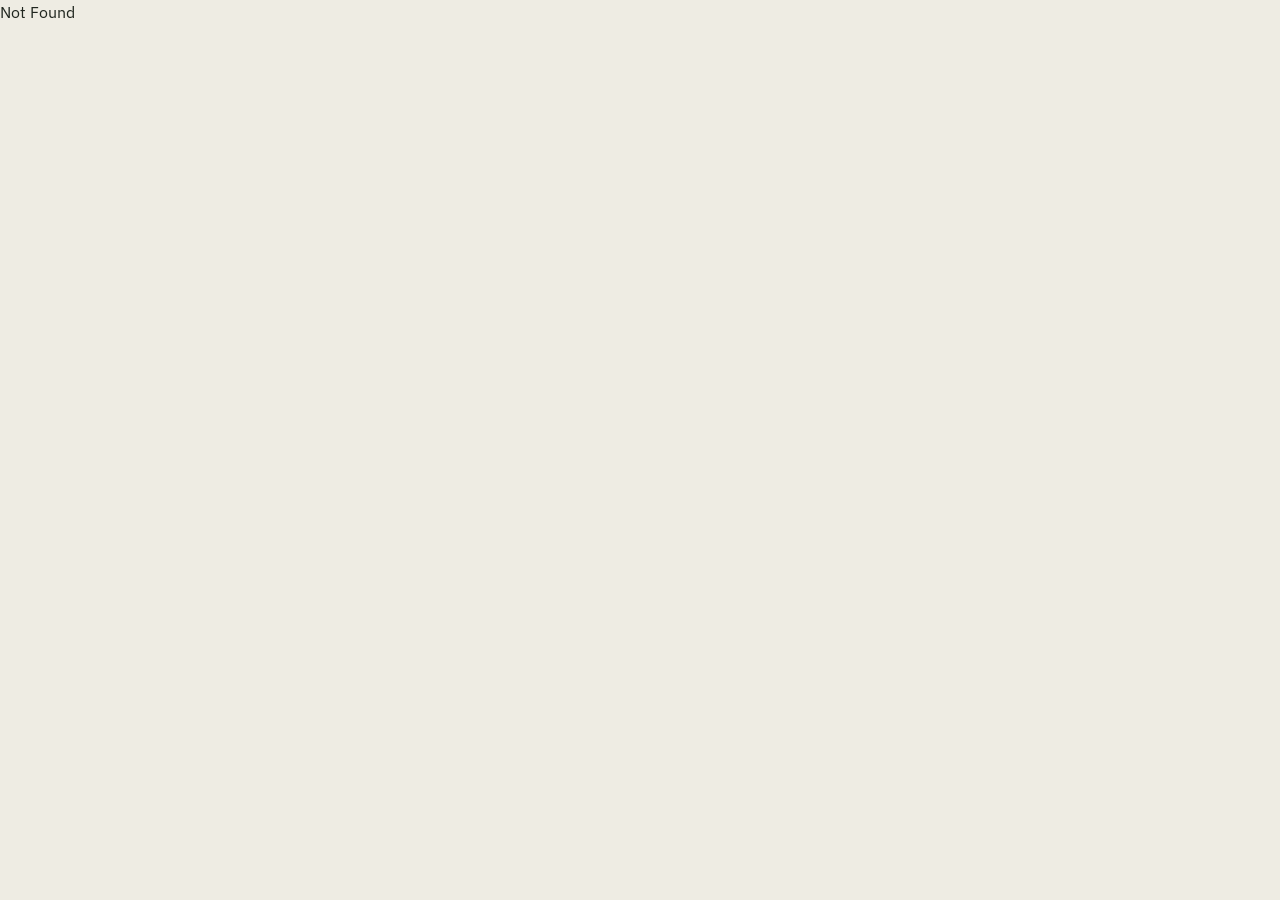
==== index.html @ eb9ce704 "Import Structure Lab AU static site" ====
<!DOCTYPE html><html lang="en-AU"><head><meta name="twitter:card" content="summary_large_image"><meta property="og:title" content="Structure Lab AU"><meta property="og:description" content="Family, land &amp; purpose structures"><meta property="og:image" content="./og.jpg"><meta property="og:image:width" content="1200"><meta property="og:image:height" content="630"><meta charSet="utf-8"/><meta name="viewport" content="width=device-width, initial-scale=1"/><link rel="stylesheet" href="./assets/styles-BwZ_0gTw.css" data-precedence="default"/><link rel="stylesheet" href="https://fonts.googleapis.com/css2?family=IBM+Plex+Mono:wght@400;500&amp;family=IBM+Plex+Sans:wght@400;500;600&amp;family=Newsreader:opsz,wght@6..72,400;6..72,500;6..72,600&amp;display=swap" data-precedence="default"/><title>Structure Lab AU</title><meta name="description" content="Australian family, land and purpose structures — trusts, CLTs, charities, co-ops, CGT and duty flags. General information, not advice."/><meta name="theme-color" content="#2F5D4F"/><link rel="modulepreload" href="./assets/index-8eU5pCGS.js"/><link rel="modulepreload" href="./assets/routes-CNbpnZBC.js"/><link rel="icon" type="image/svg+xml" href="./favicon.svg"/><link rel="manifest" href="./site.webmanifest"/><link rel="apple-touch-icon" href="./favicon.svg"/><link rel="preconnect" href="https://fonts.googleapis.com"/><link rel="preconnect" href="https://fonts.gstatic.com" crossorigin="anonymous"/><meta name="apple-mobile-web-app-title" content="Structure Lab AU"><meta name="apple-mobile-web-app-status-bar-style" content="black"><meta property="x:creator" content="@8527b87f4dcf480"><meta property="x:creator:id" content="3143206879"></head><body class="antialiased bg-paper text-ink"><!--$--><div class="min-h-dvh bg-paper text-ink flex relative"><aside class="hidden lg:flex w-64 shrink-0 flex-col border-r border-line bg-paper-deep sticky top-0 h-dvh overflow-y-auto"><div class="px-5 pt-6 pb-4 border-b border-line"><div class="font-display text-xl leading-tight text-primary">Structure Lab AU</div><div class="text-xs mt-1 text-ink-soft">Family, land &amp; purpose structures — Australia only</div></div><nav class="py-2" aria-label="Primary"><button type="button" class="w-full flex items-center gap-3 px-5 min-h-11 text-left border-l-[3px] bg-primary-soft text-primary border-primary"><span class="font-mono text-xs w-3.5 text-primary">1</span><svg xmlns="http://www.w3.org/2000/svg" width="16" height="16" viewBox="0 0 24 24" fill="none" stroke="currentColor" stroke-width="2" stroke-linecap="round" stroke-linejoin="round" class="lucide lucide-house" aria-hidden="true"><path d="M15 21v-8a1 1 0 0 0-1-1h-4a1 1 0 0 0-1 1v8"></path><path d="M3 10a2 2 0 0 1 .709-1.528l7-5.999a2 2 0 0 1 2.582 0l7 5.999A2 2 0 0 1 21 10v9a2 2 0 0 1-2 2H5a2 2 0 0 1-2-2z"></path></svg><span class="text-sm">Home</span></button><button type="button" class="w-full flex items-center gap-3 px-5 min-h-11 text-left border-l-[3px] bg-transparent text-ink border-transparent hover:bg-paper"><span class="font-mono text-xs w-3.5 text-ink-soft">2</span><svg xmlns="http://www.w3.org/2000/svg" width="16" height="16" viewBox="0 0 24 24" fill="none" stroke="currentColor" stroke-width="2" stroke-linecap="round" stroke-linejoin="round" class="lucide lucide-user" aria-hidden="true"><path d="M19 21v-2a4 4 0 0 0-4-4H9a4 4 0 0 0-4 4v2"></path><circle cx="12" cy="7" r="4"></circle></svg><span class="text-sm">Household profile</span></button><button type="button" class="w-full flex items-center gap-3 px-5 min-h-11 text-left border-l-[3px] bg-transparent text-ink border-transparent hover:bg-paper"><span class="font-mono text-xs w-3.5 text-ink-soft">3</span><svg xmlns="http://www.w3.org/2000/svg" width="16" height="16" viewBox="0 0 24 24" fill="none" stroke="currentColor" stroke-width="2" stroke-linecap="round" stroke-linejoin="round" class="lucide lucide-layout-grid" aria-hidden="true"><rect width="7" height="7" x="3" y="3" rx="1"></rect><rect width="7" height="7" x="14" y="3" rx="1"></rect><rect width="7" height="7" x="14" y="14" rx="1"></rect><rect width="7" height="7" x="3" y="14" rx="1"></rect></svg><span class="text-sm">Structure explorer</span></button><button type="button" class="w-full flex items-center gap-3 px-5 min-h-11 text-left border-l-[3px] bg-transparent text-ink border-transparent hover:bg-paper"><span class="font-mono text-xs w-3.5 text-ink-soft">4</span><svg xmlns="http://www.w3.org/2000/svg" width="16" height="16" viewBox="0 0 24 24" fill="none" stroke="currentColor" stroke-width="2" stroke-linecap="round" stroke-linejoin="round" class="lucide lucide-flask-conical" aria-hidden="true"><path d="M14 2v6a2 2 0 0 0 .245.96l5.51 10.08A2 2 0 0 1 18 22H6a2 2 0 0 1-1.755-2.96l5.51-10.08A2 2 0 0 0 10 8V2"></path><path d="M6.453 15h11.094"></path><path d="M8.5 2h7"></path></svg><span class="text-sm">Scenario workshop</span></button><button type="button" class="w-full flex items-center gap-3 px-5 min-h-11 text-left border-l-[3px] bg-transparent text-ink border-transparent hover:bg-paper"><span class="font-mono text-xs w-3.5 text-ink-soft">5</span><svg xmlns="http://www.w3.org/2000/svg" width="16" height="16" viewBox="0 0 24 24" fill="none" stroke="currentColor" stroke-width="2" stroke-linecap="round" stroke-linejoin="round" class="lucide lucide-tree-pine" aria-hidden="true"><path d="m17 14 3 3.3a1 1 0 0 1-.7 1.7H4.7a1 1 0 0 1-.7-1.7L7 14h-.3a1 1 0 0 1-.7-1.7L9 9h-.2A1 1 0 0 1 8 7.3L12 3l4 4.3a1 1 0 0 1-.8 1.7H15l3 3.3a1 1 0 0 1-.7 1.7H17Z"></path><path d="M12 22v-3"></path></svg><span class="text-sm">CLT / charity / co-op studio</span></button><button type="button" class="w-full flex items-center gap-3 px-5 min-h-11 text-left border-l-[3px] bg-transparent text-ink border-transparent hover:bg-paper"><span class="font-mono text-xs w-3.5 text-ink-soft">6</span><svg xmlns="http://www.w3.org/2000/svg" width="16" height="16" viewBox="0 0 24 24" fill="none" stroke="currentColor" stroke-width="2" stroke-linecap="round" stroke-linejoin="round" class="lucide lucide-scale" aria-hidden="true"><path d="m16 16 3-8 3 8c-.87.65-1.92 1-3 1s-2.13-.35-3-1Z"></path><path d="m2 16 3-8 3 8c-.87.65-1.92 1-3 1s-2.13-.35-3-1Z"></path><path d="M7 21h10"></path><path d="M12 3v18"></path><path d="M3 7h2c2 0 5-1 7-2 2 1 5 2 7 2h2"></path></svg><span class="text-sm">Compare</span></button><button type="button" class="w-full flex items-center gap-3 px-5 min-h-11 text-left border-l-[3px] bg-transparent text-ink border-transparent hover:bg-paper"><span class="font-mono text-xs w-3.5 text-ink-soft">7</span><svg xmlns="http://www.w3.org/2000/svg" width="16" height="16" viewBox="0 0 24 24" fill="none" stroke="currentColor" stroke-width="2" stroke-linecap="round" stroke-linejoin="round" class="lucide lucide-list-checks" aria-hidden="true"><path d="m3 17 2 2 4-4"></path><path d="m3 7 2 2 4-4"></path><path d="M13 6h8"></path><path d="M13 12h8"></path><path d="M13 18h8"></path></svg><span class="text-sm">Action checklist</span></button><button type="button" class="w-full flex items-center gap-3 px-5 min-h-11 text-left border-l-[3px] bg-transparent text-ink border-transparent hover:bg-paper"><span class="font-mono text-xs w-3.5 text-ink-soft">8</span><svg xmlns="http://www.w3.org/2000/svg" width="16" height="16" viewBox="0 0 24 24" fill="none" stroke="currentColor" stroke-width="2" stroke-linecap="round" stroke-linejoin="round" class="lucide lucide-book-open" aria-hidden="true"><path d="M12 7v14"></path><path d="M3 18a1 1 0 0 1-1-1V4a1 1 0 0 1 1-1h5a4 4 0 0 1 4 4 4 4 0 0 1 4-4h5a1 1 0 0 1 1 1v13a1 1 0 0 1-1 1h-6a3 3 0 0 0-3 3 3 3 0 0 0-3-3z"></path></svg><span class="text-sm">Glossary &amp; timeline</span></button></nav></aside><input id="nav-toggle" type="checkbox" class="peer hidden"/><label for="nav-toggle" class="hidden peer-checked:block fixed inset-0 z-30 bg-overlay lg:hidden" aria-hidden="true"></label><aside class="fixed top-0 bottom-0 left-0 z-40 w-64 bg-paper-deep border-r border-line -translate-x-full peer-checked:translate-x-0 transition-transform duration-200 lg:hidden overflow-y-auto"><div class="flex justify-end p-2"><label for="nav-toggle" class="p-2 min-h-11 min-w-11 inline-flex items-center justify-center"><svg xmlns="http://www.w3.org/2000/svg" width="16" height="16" viewBox="0 0 24 24" fill="none" stroke="currentColor" stroke-width="2" stroke-linecap="round" stroke-linejoin="round" class="lucide lucide-x" aria-hidden="true"><path d="M18 6 6 18"></path><path d="m6 6 12 12"></path></svg><span class="sr-only">Close menu</span></label></div><div class="px-5 pt-6 pb-4 border-b border-line"><div class="font-display text-xl leading-tight text-primary">Structure Lab AU</div><div class="text-xs mt-1 text-ink-soft">Family, land &amp; purpose structures — Australia only</div></div><nav class="py-2" aria-label="Primary"><button type="button" class="w-full flex items-center gap-3 px-5 min-h-11 text-left border-l-[3px] bg-primary-soft text-primary border-primary"><span class="font-mono text-xs w-3.5 text-primary">1</span><svg xmlns="http://www.w3.org/2000/svg" width="16" height="16" viewBox="0 0 24 24" fill="none" stroke="currentColor" stroke-width="2" stroke-linecap="round" stroke-linejoin="round" class="lucide lucide-house" aria-hidden="true"><path d="M15 21v-8a1 1 0 0 0-1-1h-4a1 1 0 0 0-1 1v8"></path><path d="M3 10a2 2 0 0 1 .709-1.528l7-5.999a2 2 0 0 1 2.582 0l7 5.999A2 2 0 0 1 21 10v9a2 2 0 0 1-2 2H5a2 2 0 0 1-2-2z"></path></svg><span class="text-sm">Home</span></button><button type="button" class="w-full flex items-center gap-3 px-5 min-h-11 text-left border-l-[3px] bg-transparent text-ink border-transparent hover:bg-paper"><span class="font-mono text-xs w-3.5 text-ink-soft">2</span><svg xmlns="http://www.w3.org/2000/svg" width="16" height="16" viewBox="0 0 24 24" fill="none" stroke="currentColor" stroke-width="2" stroke-linecap="round" stroke-linejoin="round" class="lucide lucide-user" aria-hidden="true"><path d="M19 21v-2a4 4 0 0 0-4-4H9a4 4 0 0 0-4 4v2"></path><circle cx="12" cy="7" r="4"></circle></svg><span class="text-sm">Household profile</span></button><button type="button" class="w-full flex items-center gap-3 px-5 min-h-11 text-left border-l-[3px] bg-transparent text-ink border-transparent hover:bg-paper"><span class="font-mono text-xs w-3.5 text-ink-soft">3</span><svg xmlns="http://www.w3.org/2000/svg" width="16" height="16" viewBox="0 0 24 24" fill="none" stroke="currentColor" stroke-width="2" stroke-linecap="round" stroke-linejoin="round" class="lucide lucide-layout-grid" aria-hidden="true"><rect width="7" height="7" x="3" y="3" rx="1"></rect><rect width="7" height="7" x="14" y="3" rx="1"></rect><rect width="7" height="7" x="14" y="14" rx="1"></rect><rect width="7" height="7" x="3" y="14" rx="1"></rect></svg><span class="text-sm">Structure explorer</span></button><button type="button" class="w-full flex items-center gap-3 px-5 min-h-11 text-left border-l-[3px] bg-transparent text-ink border-transparent hover:bg-paper"><span class="font-mono text-xs w-3.5 text-ink-soft">4</span><svg xmlns="http://www.w3.org/2000/svg" width="16" height="16" viewBox="0 0 24 24" fill="none" stroke="currentColor" stroke-width="2" stroke-linecap="round" stroke-linejoin="round" class="lucide lucide-flask-conical" aria-hidden="true"><path d="M14 2v6a2 2 0 0 0 .245.96l5.51 10.08A2 2 0 0 1 18 22H6a2 2 0 0 1-1.755-2.96l5.51-10.08A2 2 0 0 0 10 8V2"></path><path d="M6.453 15h11.094"></path><path d="M8.5 2h7"></path></svg><span class="text-sm">Scenario workshop</span></button><button type="button" class="w-full flex items-center gap-3 px-5 min-h-11 text-left border-l-[3px] bg-transparent text-ink border-transparent hover:bg-paper"><span class="font-mono text-xs w-3.5 text-ink-soft">5</span><svg xmlns="http://www.w3.org/2000/svg" width="16" height="16" viewBox="0 0 24 24" fill="none" stroke="currentColor" stroke-width="2" stroke-linecap="round" stroke-linejoin="round" class="lucide lucide-tree-pine" aria-hidden="true"><path d="m17 14 3 3.3a1 1 0 0 1-.7 1.7H4.7a1 1 0 0 1-.7-1.7L7 14h-.3a1 1 0 0 1-.7-1.7L9 9h-.2A1 1 0 0 1 8 7.3L12 3l4 4.3a1 1 0 0 1-.8 1.7H15l3 3.3a1 1 0 0 1-.7 1.7H17Z"></path><path d="M12 22v-3"></path></svg><span class="text-sm">CLT / charity / co-op studio</span></button><button type="button" class="w-full flex items-center gap-3 px-5 min-h-11 text-left border-l-[3px] bg-transparent text-ink border-transparent hover:bg-paper"><span class="font-mono text-xs w-3.5 text-ink-soft">6</span><svg xmlns="http://www.w3.org/2000/svg" width="16" height="16" viewBox="0 0 24 24" fill="none" stroke="currentColor" stroke-width="2" stroke-linecap="round" stroke-linejoin="round" class="lucide lucide-scale" aria-hidden="true"><path d="m16 16 3-8 3 8c-.87.65-1.92 1-3 1s-2.13-.35-3-1Z"></path><path d="m2 16 3-8 3 8c-.87.65-1.92 1-3 1s-2.13-.35-3-1Z"></path><path d="M7 21h10"></path><path d="M12 3v18"></path><path d="M3 7h2c2 0 5-1 7-2 2 1 5 2 7 2h2"></path></svg><span class="text-sm">Compare</span></button><button type="button" class="w-full flex items-center gap-3 px-5 min-h-11 text-left border-l-[3px] bg-transparent text-ink border-transparent hover:bg-paper"><span class="font-mono text-xs w-3.5 text-ink-soft">7</span><svg xmlns="http://www.w3.org/2000/svg" width="16" height="16" viewBox="0 0 24 24" fill="none" stroke="currentColor" stroke-width="2" stroke-linecap="round" stroke-linejoin="round" class="lucide lucide-list-checks" aria-hidden="true"><path d="m3 17 2 2 4-4"></path><path d="m3 7 2 2 4-4"></path><path d="M13 6h8"></path><path d="M13 12h8"></path><path d="M13 18h8"></path></svg><span class="text-sm">Action checklist</span></button><button type="button" class="w-full flex items-center gap-3 px-5 min-h-11 text-left border-l-[3px] bg-transparent text-ink border-transparent hover:bg-paper"><span class="font-mono text-xs w-3.5 text-ink-soft">8</span><svg xmlns="http://www.w3.org/2000/svg" width="16" height="16" viewBox="0 0 24 24" fill="none" stroke="currentColor" stroke-width="2" stroke-linecap="round" stroke-linejoin="round" class="lucide lucide-book-open" aria-hidden="true"><path d="M12 7v14"></path><path d="M3 18a1 1 0 0 1-1-1V4a1 1 0 0 1 1-1h5a4 4 0 0 1 4 4 4 4 0 0 1 4-4h5a1 1 0 0 1 1 1v13a1 1 0 0 1-1 1h-6a3 3 0 0 0-3 3 3 3 0 0 0-3-3z"></path></svg><span class="text-sm">Glossary &amp; timeline</span></button></nav></aside><div class="flex-1 flex flex-col min-w-0"><header class="flex items-center gap-3 px-4 py-3 border-b border-line bg-paper/90 backdrop-blur-sm sticky top-0 z-10"><label for="nav-toggle" class="lg:hidden p-2 -ml-2 min-h-11 min-w-11 inline-flex items-center justify-center rounded-sm border border-line bg-card"><svg xmlns="http://www.w3.org/2000/svg" width="16" height="16" viewBox="0 0 24 24" fill="none" stroke="currentColor" stroke-width="2" stroke-linecap="round" stroke-linejoin="round" class="lucide lucide-menu" aria-hidden="true"><path d="M4 12h16"></path><path d="M4 18h16"></path><path d="M4 6h16"></path></svg><span class="sr-only">Open menu</span></label><span class="font-mono text-xs text-ink-soft">1</span><span class="font-display text-base">Home</span></header><main class="flex-1 px-4 py-6 md:px-8 md:py-8 max-w-3xl w-full mx-auto pb-24"><div><p class="font-display text-2xl leading-snug mb-2 text-ink">What are you trying to work out?</p><p class="text-sm text-ink-soft mb-6">Pick the closest fit. Every screen after this stays Australia-only — no LLCs, no FEIE, no Augusta rule, just the local structures that actually apply.</p><div class="grid sm:grid-cols-2 gap-3"><button type="button" class="text-left p-4 min-h-11 flex items-start gap-3 rounded-sm border border-line bg-card hover:border-primary/50 transition-colors duration-150"><div class="p-2 shrink-0 rounded-sm bg-primary-soft text-primary"><svg xmlns="http://www.w3.org/2000/svg" width="18" height="18" viewBox="0 0 24 24" fill="none" stroke="currentColor" stroke-width="2" stroke-linecap="round" stroke-linejoin="round" class="lucide lucide-layout-grid" aria-hidden="true"><rect width="7" height="7" x="3" y="3" rx="1"></rect><rect width="7" height="7" x="14" y="3" rx="1"></rect><rect width="7" height="7" x="14" y="14" rx="1"></rect><rect width="7" height="7" x="3" y="14" rx="1"></rect></svg></div><div class="min-w-0"><div class="text-sm text-ink">Hold investments for the family</div><div class="text-xs text-ink-soft mt-0.5">Private stack — trusts, companies, SMSF, bonds</div></div><svg xmlns="http://www.w3.org/2000/svg" width="16" height="16" viewBox="0 0 24 24" fill="none" stroke="currentColor" stroke-width="2" stroke-linecap="round" stroke-linejoin="round" class="lucide lucide-chevron-right ml-auto mt-1 shrink-0 text-ink-soft" aria-hidden="true"><path d="m9 18 6-6-6-6"></path></svg></button><button type="button" class="text-left p-4 min-h-11 flex items-start gap-3 rounded-sm border border-line bg-card hover:border-primary/50 transition-colors duration-150"><div class="p-2 shrink-0 rounded-sm bg-primary-soft text-primary"><svg xmlns="http://www.w3.org/2000/svg" width="18" height="18" viewBox="0 0 24 24" fill="none" stroke="currentColor" stroke-width="2" stroke-linecap="round" stroke-linejoin="round" class="lucide lucide-user" aria-hidden="true"><path d="M19 21v-2a4 4 0 0 0-4-4H9a4 4 0 0 0-4 4v2"></path><circle cx="12" cy="7" r="4"></circle></svg></div><div class="min-w-0"><div class="text-sm text-ink">Pay family members fairly</div><div class="text-xs text-ink-soft mt-0.5">Wages vs distributions, Div 6AA, s100A</div></div><svg xmlns="http://www.w3.org/2000/svg" width="16" height="16" viewBox="0 0 24 24" fill="none" stroke="currentColor" stroke-width="2" stroke-linecap="round" stroke-linejoin="round" class="lucide lucide-chevron-right ml-auto mt-1 shrink-0 text-ink-soft" aria-hidden="true"><path d="m9 18 6-6-6-6"></path></svg></button><button type="button" class="text-left p-4 min-h-11 flex items-start gap-3 rounded-sm border border-line bg-card hover:border-primary/50 transition-colors duration-150"><div class="p-2 shrink-0 rounded-sm bg-primary-soft text-primary"><svg xmlns="http://www.w3.org/2000/svg" width="18" height="18" viewBox="0 0 24 24" fill="none" stroke="currentColor" stroke-width="2" stroke-linecap="round" stroke-linejoin="round" class="lucide lucide-tree-pine" aria-hidden="true"><path d="m17 14 3 3.3a1 1 0 0 1-.7 1.7H4.7a1 1 0 0 1-.7-1.7L7 14h-.3a1 1 0 0 1-.7-1.7L9 9h-.2A1 1 0 0 1 8 7.3L12 3l4 4.3a1 1 0 0 1-.8 1.7H15l3 3.3a1 1 0 0 1-.7 1.7H17Z"></path><path d="M12 22v-3"></path></svg></div><div class="min-w-0"><div class="text-sm text-ink">Buy or hold land for an eco-settlement or CLT</div><div class="text-xs text-ink-soft mt-0.5">Asset lock, duty, ground leases</div></div><svg xmlns="http://www.w3.org/2000/svg" width="16" height="16" viewBox="0 0 24 24" fill="none" stroke="currentColor" stroke-width="2" stroke-linecap="round" stroke-linejoin="round" class="lucide lucide-chevron-right ml-auto mt-1 shrink-0 text-ink-soft" aria-hidden="true"><path d="m9 18 6-6-6-6"></path></svg></button><button type="button" class="text-left p-4 min-h-11 flex items-start gap-3 rounded-sm border border-line bg-card hover:border-primary/50 transition-colors duration-150"><div class="p-2 shrink-0 rounded-sm bg-primary-soft text-primary"><svg xmlns="http://www.w3.org/2000/svg" width="18" height="18" viewBox="0 0 24 24" fill="none" stroke="currentColor" stroke-width="2" stroke-linecap="round" stroke-linejoin="round" class="lucide lucide-scale" aria-hidden="true"><path d="m16 16 3-8 3 8c-.87.65-1.92 1-3 1s-2.13-.35-3-1Z"></path><path d="m2 16 3-8 3 8c-.87.65-1.92 1-3 1s-2.13-.35-3-1Z"></path><path d="M7 21h10"></path><path d="M12 3v18"></path><path d="M3 7h2c2 0 5-1 7-2 2 1 5 2 7 2h2"></path></svg></div><div class="min-w-0"><div class="text-sm text-ink">Gift or bequest to a purpose entity</div><div class="text-xs text-ink-soft mt-0.5">CGT now vs testamentary, DGR deduction</div></div><svg xmlns="http://www.w3.org/2000/svg" width="16" height="16" viewBox="0 0 24 24" fill="none" stroke="currentColor" stroke-width="2" stroke-linecap="round" stroke-linejoin="round" class="lucide lucide-chevron-right ml-auto mt-1 shrink-0 text-ink-soft" aria-hidden="true"><path d="m9 18 6-6-6-6"></path></svg></button><button type="button" class="text-left p-4 min-h-11 flex items-start gap-3 rounded-sm border border-line bg-card hover:border-primary/50 transition-colors duration-150"><div class="p-2 shrink-0 rounded-sm bg-primary-soft text-primary"><svg xmlns="http://www.w3.org/2000/svg" width="18" height="18" viewBox="0 0 24 24" fill="none" stroke="currentColor" stroke-width="2" stroke-linecap="round" stroke-linejoin="round" class="lucide lucide-layout-grid" aria-hidden="true"><rect width="7" height="7" x="3" y="3" rx="1"></rect><rect width="7" height="7" x="14" y="3" rx="1"></rect><rect width="7" height="7" x="14" y="14" rx="1"></rect><rect width="7" height="7" x="3" y="14" rx="1"></rect></svg></div><div class="min-w-0"><div class="text-sm text-ink">Compare trust vs company vs co-op vs charity vs SMSF</div><div class="text-xs text-ink-soft mt-0.5">Nineteen Australian structures</div></div><svg xmlns="http://www.w3.org/2000/svg" width="16" height="16" viewBox="0 0 24 24" fill="none" stroke="currentColor" stroke-width="2" stroke-linecap="round" stroke-linejoin="round" class="lucide lucide-chevron-right ml-auto mt-1 shrink-0 text-ink-soft" aria-hidden="true"><path d="m9 18 6-6-6-6"></path></svg></button><button type="button" class="text-left p-4 min-h-11 flex items-start gap-3 rounded-sm border border-line bg-card hover:border-primary/50 transition-colors duration-150"><div class="p-2 shrink-0 rounded-sm bg-primary-soft text-primary"><svg xmlns="http://www.w3.org/2000/svg" width="18" height="18" viewBox="0 0 24 24" fill="none" stroke="currentColor" stroke-width="2" stroke-linecap="round" stroke-linejoin="round" class="lucide lucide-flask-conical" aria-hidden="true"><path d="M14 2v6a2 2 0 0 0 .245.96l5.51 10.08A2 2 0 0 1 18 22H6a2 2 0 0 1-1.755-2.96l5.51-10.08A2 2 0 0 0 10 8V2"></path><path d="M6.453 15h11.094"></path><path d="M8.5 2h7"></path></svg></div><div class="min-w-0"><div class="text-sm text-ink">Run a sell / gift / covenant CGT sketch</div><div class="text-xs text-ink-soft mt-0.5">Live flags, not a tax calculation</div></div><svg xmlns="http://www.w3.org/2000/svg" width="16" height="16" viewBox="0 0 24 24" fill="none" stroke="currentColor" stroke-width="2" stroke-linecap="round" stroke-linejoin="round" class="lucide lucide-chevron-right ml-auto mt-1 shrink-0 text-ink-soft" aria-hidden="true"><path d="m9 18 6-6-6-6"></path></svg></button></div><div class="border-t border-line my-5"></div><div class="flex items-start gap-2 text-sm text-ink-soft"><svg xmlns="http://www.w3.org/2000/svg" width="14" height="14" viewBox="0 0 24 24" fill="none" stroke="currentColor" stroke-width="2" stroke-linecap="round" stroke-linejoin="round" class="lucide lucide-lock mt-0.5 shrink-0" aria-hidden="true"><rect width="18" height="11" x="3" y="11" rx="2" ry="2"></rect><path d="M7 11V7a5 5 0 0 1 10 0v4"></path></svg><span>The hard line this whole tool holds to: a charity or community land trust with an asset lock cannot be a substitute for a family discretionary trust.</span></div><button type="button" class="mt-6 text-sm text-primary underline-offset-2 hover:underline">Start with a household profile instead</button></div></main><footer class="px-4 pr-28 py-2.5 text-center text-xs text-ink-soft border-t border-line bg-paper-deep sticky bottom-0">General information, not tax, legal or financial advice. Confirm with a registered tax agent and solicitor. Rules include 2026–28 announced reforms that may change.</footer></div></div><!--/$--><script class="$tsr" id="$tsr-stream-barrier">(self.$R=self.$R||{})["tsr"]=[];self.$_TSR={h(){this.hydrated=!0,this.c()},e(){this.streamEnded=!0,this.c()},c(){this.hydrated&&this.streamEnded&&(delete self.$_TSR,delete self.$R.tsr)},p(e){this.initialized?e():this.buffer.push(e)},buffer:[]};$_TSR.router=($R=>$R[0]={manifest:$R[1]={routes:$R[2]={__root__:$R[3]={preloads:$R[4]=["./assets/index-8eU5pCGS.js"],scripts:$R[5]=[$R[6]={attrs:$R[7]={type:"module",async:!0,src:"./assets/index-8eU5pCGS.js"}}]},"/":$R[8]={preloads:$R[9]=["./assets/routes-CNbpnZBC.js"]}}},matches:$R[10]=[$R[11]={i:"__root__ ",u:1789168271601,s:"success",ssr:!0},$R[12]={i:"  ",u:1789168271601,s:"success",ssr:!0}]})($R["tsr"]);$_TSR.e();document.currentScript.remove()</script><script type="module" async="" src="./assets/index-8eU5pCGS.js"></script></body></html>
---- assets/styles-BwZ_0gTw.css ----
/*! tailwindcss v4.3.3 | MIT License | https://tailwindcss.com */
@layer properties{@supports (((-webkit-hyphens:none)) and (not (margin-trim:inline))) or ((-moz-orient:inline) and (not (color:rgb(from red r g b)))){*,:before,:after,::backdrop{--tw-translate-x:0;--tw-translate-y:0;--tw-translate-z:0;--tw-scale-x:1;--tw-scale-y:1;--tw-scale-z:1;--tw-rotate-x:initial;--tw-rotate-y:initial;--tw-rotate-z:initial;--tw-skew-x:initial;--tw-skew-y:initial;--tw-space-y-reverse:0;--tw-border-style:solid;--tw-leading:initial;--tw-font-weight:initial;--tw-ordinal:initial;--tw-slashed-zero:initial;--tw-numeric-figure:initial;--tw-numeric-spacing:initial;--tw-numeric-fraction:initial;--tw-shadow:0 0 #0000;--tw-shadow-color:initial;--tw-shadow-alpha:100%;--tw-inset-shadow:0 0 #0000;--tw-inset-shadow-color:initial;--tw-inset-shadow-alpha:100%;--tw-ring-color:initial;--tw-ring-shadow:0 0 #0000;--tw-inset-ring-color:initial;--tw-inset-ring-shadow:0 0 #0000;--tw-ring-inset:initial;--tw-ring-offset-width:0px;--tw-ring-offset-color:#fff;--tw-ring-offset-shadow:0 0 #0000;--tw-outline-style:solid;--tw-blur:initial;--tw-brightness:initial;--tw-contrast:initial;--tw-grayscale:initial;--tw-hue-rotate:initial;--tw-invert:initial;--tw-opacity:initial;--tw-saturate:initial;--tw-sepia:initial;--tw-drop-shadow:initial;--tw-drop-shadow-color:initial;--tw-drop-shadow-alpha:100%;--tw-drop-shadow-size:initial;--tw-backdrop-blur:initial;--tw-backdrop-brightness:initial;--tw-backdrop-contrast:initial;--tw-backdrop-grayscale:initial;--tw-backdrop-hue-rotate:initial;--tw-backdrop-invert:initial;--tw-backdrop-opacity:initial;--tw-backdrop-saturate:initial;--tw-backdrop-sepia:initial;--tw-duration:initial;--tw-ease:initial;--tw-content:""}}}@layer theme{:root,:host{--font-sans:"IBM Plex Sans", "Segoe UI", system-ui, sans-serif;--font-mono:"IBM Plex Mono", "SF Mono", ui-monospace, Menlo, monospace;--color-red-500:oklch(63.7% .237 25.331);--color-zinc-50:oklch(98.5% 0 none);--color-zinc-400:oklch(70.5% .015 286.067);--color-zinc-500:oklch(55.2% .016 285.938);--color-zinc-900:oklch(21% .006 285.885);--color-zinc-950:oklch(14.1% .005 285.823);--color-neutral-100:oklch(97% 0 none);--color-neutral-300:oklch(87% 0 none);--color-neutral-500:oklch(55.6% 0 none);--color-neutral-700:oklch(37.1% 0 none);--color-neutral-900:oklch(20.5% 0 none);--color-black:#000;--color-white:#fff;--spacing:.25rem;--container-sm:24rem;--container-md:28rem;--container-xl:36rem;--container-3xl:48rem;--text-xs:.75rem;--text-xs--line-height:calc(1 / .75);--text-sm:.875rem;--text-sm--line-height:calc(1.25 / .875);--text-base:1rem;--text-base--line-height:calc(1.5 / 1);--text-lg:1.125rem;--text-lg--line-height:calc(1.75 / 1.125);--text-xl:1.25rem;--text-xl--line-height:calc(1.75 / 1.25);--text-2xl:1.5rem;--text-2xl--line-height:calc(2 / 1.5);--text-3xl:1.875rem;--font-weight-medium:500;--font-weight-semibold:600;--tracking-tight:-.025em;--leading-tight:1.25;--leading-snug:1.375;--leading-normal:1.5;--radius-xs:3px;--radius-sm:6px;--radius-md:10px;--radius-lg:16px;--radius-xl:.75rem;--radius-2xl:1rem;--ease-out:cubic-bezier(0, 0, .2, 1);--ease-in-out:cubic-bezier(.4, 0, .2, 1);--animate-pulse:pulse 2s cubic-bezier(.4, 0, .6, 1) infinite;--blur-sm:8px;--default-transition-duration:.15s;--default-transition-timing-function:cubic-bezier(.4, 0, .2, 1);--default-font-family:var(--font-sans);--default-mono-font-family:var(--font-mono);--color-paper:#eeece3;--color-paper-deep:#e4e1d5;--color-ink:#20261f;--color-ink-soft:#4c5347;--color-line:#cdc7b7;--color-primary:#2f5d4f;--color-primary-foreground:#eeece3;--color-primary-soft:#dce6df;--color-clay:#96674a;--color-clay-soft:#efe1d6;--color-ok:#3d7a4d;--color-ok-soft:#deebdd;--color-warn:#a8791f;--color-warn-soft:#f1e6cb;--color-danger:#a23b2e;--color-danger-soft:#f3dfd9;--color-card:#f7f5ee;--color-overlay:#14181273;--font-display:"Newsreader", "Iowan Old Style", Palatino, Georgia, serif}}@layer base{*,:after,:before,::backdrop{box-sizing:border-box;border:0 solid;margin:0;padding:0}::file-selector-button{box-sizing:border-box;border:0 solid;margin:0;padding:0}html,:host{-webkit-text-size-adjust:100%;tab-size:4;line-height:1.5;font-family:var(--default-font-family,-apple-system, BlinkMacSystemFont, "Segoe UI", Roboto, "Helvetica Neue", "Noto Sans", Arial, sans-serif, "Apple Color Emoji", "Segoe UI Emoji", "Segoe UI Symbol", "Noto Color Emoji");font-feature-settings:var(--default-font-feature-settings,normal);font-variation-settings:var(--default-font-variation-settings,normal);-webkit-tap-highlight-color:transparent}hr{height:0;color:inherit;border-top-width:1px}abbr:where([title]){-webkit-text-decoration:underline dotted;text-decoration:underline dotted}h1,h2,h3,h4,h5,h6{font-size:inherit;font-weight:inherit}a{color:inherit;-webkit-text-decoration:inherit;-webkit-text-decoration:inherit;-webkit-text-decoration:inherit;-webkit-text-decoration:inherit;text-decoration:inherit}b,strong{font-weight:bolder}code,kbd,samp,pre{font-family:var(--default-mono-font-family,ui-monospace, SFMono-Regular, Menlo, Monaco, Consolas, "Liberation Mono", "Courier New", monospace);font-feature-settings:var(--default-mono-font-feature-settings,normal);font-variation-settings:var(--default-mono-font-variation-settings,normal);font-size:1em}small{font-size:80%}sub,sup{vertical-align:baseline;font-size:75%;line-height:0;position:relative}sub{bottom:-.25em}sup{top:-.5em}table{text-indent:0;border-color:inherit;border-collapse:collapse}:-moz-focusring:where(:not(iframe)){outline:auto}progress{vertical-align:baseline}summary{display:list-item}ol,ul,menu{list-style:none}img,svg,video,canvas,audio,iframe,embed,object{vertical-align:middle;display:block}img,video{max-width:100%;height:auto}button,input,select,optgroup,textarea{font:inherit;font-feature-settings:inherit;font-variation-settings:inherit;letter-spacing:inherit;color:inherit;opacity:1;background-color:#0000;border-radius:0}::file-selector-button{font:inherit;font-feature-settings:inherit;font-variation-settings:inherit;letter-spacing:inherit;color:inherit;opacity:1;background-color:#0000;border-radius:0}:where(select:is([multiple],[size])) optgroup{font-weight:bolder}:where(select:is([multiple],[size])) optgroup option{padding-inline-start:20px}::file-selector-button{margin-inline-end:4px}::placeholder{opacity:1}@supports (not ((-webkit-appearance:-apple-pay-button))) or (contain-intrinsic-size:1px){::placeholder{color:currentColor}@supports (color:color-mix(in lab, red, red)){::placeholder{color:color-mix(in oklab, currentcolor 50%, transparent)}}}textarea{resize:vertical}::-webkit-search-decoration{-webkit-appearance:none}::-webkit-date-and-time-value{min-height:1lh;text-align:inherit}::-webkit-datetime-edit{display:inline-flex}::-webkit-datetime-edit-fields-wrapper{padding:0}::-webkit-datetime-edit{padding-block:0}::-webkit-datetime-edit-year-field{padding-block:0}::-webkit-datetime-edit-month-field{padding-block:0}::-webkit-datetime-edit-day-field{padding-block:0}::-webkit-datetime-edit-hour-field{padding-block:0}::-webkit-datetime-edit-minute-field{padding-block:0}::-webkit-datetime-edit-second-field{padding-block:0}::-webkit-datetime-edit-millisecond-field{padding-block:0}::-webkit-datetime-edit-meridiem-field{padding-block:0}::-webkit-calendar-picker-indicator{line-height:1}:-moz-ui-invalid{box-shadow:none}button,input:where([type=button],[type=reset],[type=submit]){appearance:button}::file-selector-button{appearance:button}::-webkit-inner-spin-button{height:auto}::-webkit-outer-spin-button{height:auto}[hidden]:where(:not([hidden=until-found])){display:none!important}html{-webkit-font-smoothing:antialiased;-moz-osx-font-smoothing:grayscale}html,body,#app{background:var(--color-paper);min-height:100%;color:var(--color-ink);font-family:var(--font-sans)}h1,h2,h3{text-wrap:balance;font-family:var(--font-display)}p{text-wrap:pretty}button:not(:disabled),[role=button]:not(:disabled){cursor:pointer}::selection{background:var(--color-primary-soft);color:var(--color-ink)}}@layer components{.field-control{border:1px solid var(--color-line);border-radius:var(--radius-sm);background:var(--color-card);width:100%;min-height:44px;color:var(--color-ink);font-size:.9375rem;font-family:var(--font-sans);padding:.5rem .75rem;display:block}.field-control:focus{outline:2px solid var(--color-primary);outline-offset:1px}.field-control::placeholder{color:var(--color-ink-soft);opacity:.7}}@layer utilities{.collapse{visibility:collapse}.invisible{visibility:hidden}.visible{visibility:visible}.sr-only{clip-path:inset(50%);white-space:nowrap;border-width:0;width:1px;height:1px;margin:-1px;padding:0;position:absolute;overflow:hidden}.absolute{position:absolute}.fixed{position:fixed}.relative{position:relative}.static{position:static}.sticky{position:sticky}.inset-0{inset:0}.top-0{top:0}.top-1{top:var(--spacing)}.right-1{right:var(--spacing)}.right-2{right:calc(var(--spacing) * 2)}.right-3{right:calc(var(--spacing) * 3)}.right-4{right:calc(var(--spacing) * 4)}.bottom-0{bottom:0}.-left-\[5px\]{left:-5px}.left-0{left:0}.left-1{left:var(--spacing)}.left-2{left:calc(var(--spacing) * 2)}.left-3{left:calc(var(--spacing) * 3)}.left-4{left:calc(var(--spacing) * 4)}.z-10{z-index:10}.z-30{z-index:30}.z-40{z-index:40}.z-50{z-index:50}.container{width:100%}@media (width>=40rem){.container{max-width:40rem}}@media (width>=48rem){.container{max-width:48rem}}@media (width>=64rem){.container{max-width:64rem}}@media (width>=80rem){.container{max-width:80rem}}@media (width>=96rem){.container{max-width:96rem}}.mx-auto{margin-inline:auto}.my-5{margin-block:calc(var(--spacing) * 5)}.mt-0\.5{margin-top:calc(var(--spacing) * .5)}.mt-1{margin-top:var(--spacing)}.mt-6{margin-top:calc(var(--spacing) * 6)}.mb-1{margin-bottom:var(--spacing)}.mb-1\.5{margin-bottom:calc(var(--spacing) * 1.5)}.mb-2{margin-bottom:calc(var(--spacing) * 2)}.mb-3{margin-bottom:calc(var(--spacing) * 3)}.mb-4{margin-bottom:calc(var(--spacing) * 4)}.mb-5{margin-bottom:calc(var(--spacing) * 5)}.mb-6{margin-bottom:calc(var(--spacing) * 6)}.mb-8{margin-bottom:calc(var(--spacing) * 8)}.-ml-2{margin-left:calc(var(--spacing) * -2)}.ml-1{margin-left:var(--spacing)}.ml-1\.5{margin-left:calc(var(--spacing) * 1.5)}.ml-auto{margin-left:auto}.ml-px{margin-left:1px}.line-clamp-2{-webkit-line-clamp:2;-webkit-box-orient:vertical;display:-webkit-box;overflow:hidden}.block{display:block}.flex{display:flex}.grid{display:grid}.hidden{display:none}.inline{display:inline}.inline-flex{display:inline-flex}.table{display:table}.size-2{width:calc(var(--spacing) * 2);height:calc(var(--spacing) * 2)}.size-2\.5{width:calc(var(--spacing) * 2.5);height:calc(var(--spacing) * 2.5)}.size-4{width:calc(var(--spacing) * 4);height:calc(var(--spacing) * 4)}.size-5{width:calc(var(--spacing) * 5);height:calc(var(--spacing) * 5)}.size-10{width:calc(var(--spacing) * 10);height:calc(var(--spacing) * 10)}.h-8{height:calc(var(--spacing) * 8)}.h-dvh{height:100dvh}.max-h-\[88vh\]{max-height:88vh}.min-h-8{min-height:calc(var(--spacing) * 8)}.min-h-11{min-height:calc(var(--spacing) * 11)}.min-h-dvh{min-height:100dvh}.min-h-screen{min-height:100vh}.w-3\.5{width:calc(var(--spacing) * 3.5)}.w-8{width:calc(var(--spacing) * 8)}.w-64{width:calc(var(--spacing) * 64)}.w-full{width:100%}.max-w-3xl{max-width:var(--container-3xl)}.max-w-md{max-width:var(--container-md)}.max-w-sm{max-width:var(--container-sm)}.max-w-xl{max-width:var(--container-xl)}.min-w-0{min-width:0}.min-w-11{min-width:calc(var(--spacing) * 11)}.flex-1{flex:1}.shrink{flex-shrink:1}.shrink-0{flex-shrink:0}.-translate-x-full{--tw-translate-x:-100%;translate:var(--tw-translate-x) var(--tw-translate-y)}.scale-100{--tw-scale-x:100%;--tw-scale-y:100%;--tw-scale-z:100%;scale:var(--tw-scale-x) var(--tw-scale-y)}.scale-\[0\.25\]{scale:.25}.transform{transform:var(--tw-rotate-x,) var(--tw-rotate-y,) var(--tw-rotate-z,) var(--tw-skew-x,) var(--tw-skew-y,)}.animate-pulse{animation:var(--animate-pulse)}.cursor-pointer{cursor:pointer}.resize{resize:both}.grid-cols-1{grid-template-columns:repeat(1,minmax(0,1fr))}.flex-col{flex-direction:column}.flex-wrap{flex-wrap:wrap}.place-items-center{place-items:center}.items-baseline{align-items:baseline}.items-center{align-items:center}.items-end{align-items:flex-end}.items-start{align-items:flex-start}.justify-between{justify-content:space-between}.justify-center{justify-content:center}.justify-end{justify-content:flex-end}.gap-1{gap:var(--spacing)}.gap-1\.5{gap:calc(var(--spacing) * 1.5)}.gap-2{gap:calc(var(--spacing) * 2)}.gap-3{gap:calc(var(--spacing) * 3)}.gap-4{gap:calc(var(--spacing) * 4)}:where(.space-y-3>:not(:last-child)){--tw-space-y-reverse:0;margin-block-start:calc(calc(var(--spacing) * 3) * var(--tw-space-y-reverse));margin-block-end:calc(calc(var(--spacing) * 3) * calc(1 - var(--tw-space-y-reverse)))}:where(.space-y-4>:not(:last-child)){--tw-space-y-reverse:0;margin-block-start:calc(calc(var(--spacing) * 4) * var(--tw-space-y-reverse));margin-block-end:calc(calc(var(--spacing) * 4) * calc(1 - var(--tw-space-y-reverse)))}.gap-x-6{column-gap:calc(var(--spacing) * 6)}.truncate{text-overflow:ellipsis;white-space:nowrap;overflow:hidden}.overflow-y-auto{overflow-y:auto}.rounded{border-radius:.25rem}.rounded-2xl{border-radius:var(--radius-2xl)}.rounded-full{border-radius:2147483647px}.rounded-lg{border-radius:var(--radius-lg)}.rounded-md{border-radius:var(--radius-md)}.rounded-sm{border-radius:var(--radius-sm)}.rounded-xl{border-radius:var(--radius-xl)}.rounded-xs{border-radius:var(--radius-xs)}.rounded-t-lg{border-top-left-radius:var(--radius-lg);border-top-right-radius:var(--radius-lg)}.border{border-style:var(--tw-border-style);border-width:1px}.border-t{border-top-style:var(--tw-border-style);border-top-width:1px}.border-r{border-right-style:var(--tw-border-style);border-right-width:1px}.border-b{border-bottom-style:var(--tw-border-style);border-bottom-width:1px}.border-l-2{border-left-style:var(--tw-border-style);border-left-width:2px}.border-l-\[3px\]{border-left-style:var(--tw-border-style);border-left-width:3px}.border-clay{border-color:var(--color-clay)}.border-clay\/40{border-color:#96674a66}@supports (color:color-mix(in lab, red, red)){.border-clay\/40{border-color:color-mix(in oklab, var(--color-clay) 40%, transparent)}}.border-danger{border-color:var(--color-danger)}.border-danger\/40{border-color:#a23b2e66}@supports (color:color-mix(in lab, red, red)){.border-danger\/40{border-color:color-mix(in oklab, var(--color-danger) 40%, transparent)}}.border-line{border-color:var(--color-line)}.border-neutral-300{border-color:var(--color-neutral-300)}.border-ok\/40{border-color:#3d7a4d66}@supports (color:color-mix(in lab, red, red)){.border-ok\/40{border-color:color-mix(in oklab, var(--color-ok) 40%, transparent)}}.border-primary{border-color:var(--color-primary)}.border-primary\/40{border-color:#2f5d4f66}@supports (color:color-mix(in lab, red, red)){.border-primary\/40{border-color:color-mix(in oklab, var(--color-primary) 40%, transparent)}}.border-transparent{border-color:#0000}.border-warn\/40{border-color:#a8791f66}@supports (color:color-mix(in lab, red, red)){.border-warn\/40{border-color:color-mix(in oklab, var(--color-warn) 40%, transparent)}}.bg-black{background-color:var(--color-black)}.bg-black\/10{background-color:#0000001a}@supports (color:color-mix(in lab, red, red)){.bg-black\/10{background-color:color-mix(in oklab, var(--color-black) 10%, transparent)}}.bg-card{background-color:var(--color-card)}.bg-clay-soft{background-color:var(--color-clay-soft)}.bg-danger{background-color:var(--color-danger)}.bg-danger-soft{background-color:var(--color-danger-soft)}.bg-ok{background-color:var(--color-ok)}.bg-ok-soft{background-color:var(--color-ok-soft)}.bg-overlay{background-color:var(--color-overlay)}.bg-paper{background-color:var(--color-paper)}.bg-paper-deep{background-color:var(--color-paper-deep)}.bg-paper\/90{background-color:#eeece3e6}@supports (color:color-mix(in lab, red, red)){.bg-paper\/90{background-color:color-mix(in oklab, var(--color-paper) 90%, transparent)}}.bg-primary{background-color:var(--color-primary)}.bg-primary-soft{background-color:var(--color-primary-soft)}.bg-transparent{background-color:#0000}.bg-warn-soft{background-color:var(--color-warn-soft)}.bg-zinc-50{background-color:var(--color-zinc-50)}.object-cover{object-fit:cover}.p-0{padding:0}.p-2{padding:calc(var(--spacing) * 2)}.p-3{padding:calc(var(--spacing) * 3)}.p-4{padding:calc(var(--spacing) * 4)}.p-5{padding:calc(var(--spacing) * 5)}.p-6{padding:calc(var(--spacing) * 6)}.p-8{padding:calc(var(--spacing) * 8)}.p-\[16px\]{padding:16px}.px-1\.5{padding-inline:calc(var(--spacing) * 1.5)}.px-3{padding-inline:calc(var(--spacing) * 3)}.px-4{padding-inline:calc(var(--spacing) * 4)}.px-5{padding-inline:calc(var(--spacing) * 5)}.px-6{padding-inline:calc(var(--spacing) * 6)}.py-1{padding-block:var(--spacing)}.py-2{padding-block:calc(var(--spacing) * 2)}.py-2\.5{padding-block:calc(var(--spacing) * 2.5)}.py-3{padding-block:calc(var(--spacing) * 3)}.py-6{padding-block:calc(var(--spacing) * 6)}.pt-6{padding-top:calc(var(--spacing) * 6)}.pr-3\.5{padding-right:calc(var(--spacing) * 3.5)}.pr-28{padding-right:calc(var(--spacing) * 28)}.pb-4{padding-bottom:calc(var(--spacing) * 4)}.pb-5{padding-bottom:calc(var(--spacing) * 5)}.pb-24{padding-bottom:calc(var(--spacing) * 24)}.pl-4{padding-left:calc(var(--spacing) * 4)}.pl-5{padding-left:calc(var(--spacing) * 5)}.text-center{text-align:center}.text-left{text-align:left}.font-display{font-family:var(--font-display)}.font-mono{font-family:var(--font-mono)}.text-2xl{font-size:var(--text-2xl);line-height:var(--tw-leading,var(--text-2xl--line-height))}.text-base{font-size:var(--text-base);line-height:var(--tw-leading,var(--text-base--line-height))}.text-lg{font-size:var(--text-lg);line-height:var(--tw-leading,var(--text-lg--line-height))}.text-sm{font-size:var(--text-sm);line-height:var(--tw-leading,var(--text-sm--line-height))}.text-xl{font-size:var(--text-xl);line-height:var(--tw-leading,var(--text-xl--line-height))}.text-xs{font-size:var(--text-xs);line-height:var(--tw-leading,var(--text-xs--line-height))}.text-\[13px\]{font-size:13px}.leading-none{--tw-leading:1;line-height:1}.leading-snug{--tw-leading:var(--leading-snug);line-height:var(--leading-snug)}.leading-tight{--tw-leading:var(--leading-tight);line-height:var(--leading-tight)}.font-medium{--tw-font-weight:var(--font-weight-medium);font-weight:var(--font-weight-medium)}.font-semibold{--tw-font-weight:var(--font-weight-semibold);font-weight:var(--font-weight-semibold)}.text-balance{text-wrap:balance}.text-wrap{text-wrap:wrap}.break-words{overflow-wrap:break-word}.whitespace-nowrap{white-space:nowrap}.text-clay{color:var(--color-clay)}.text-danger{color:var(--color-danger)}.text-ink{color:var(--color-ink)}.text-ink-soft{color:var(--color-ink-soft)}.text-neutral-500{color:var(--color-neutral-500)}.text-ok{color:var(--color-ok)}.text-primary{color:var(--color-primary)}.text-primary-foreground{color:var(--color-primary-foreground)}.text-red-500{color:var(--color-red-500)}.text-warn{color:var(--color-warn)}.text-white{color:var(--color-white)}.text-zinc-500{color:var(--color-zinc-500)}.text-zinc-900{color:var(--color-zinc-900)}.tabular-nums{--tw-numeric-spacing:tabular-nums;font-variant-numeric:var(--tw-ordinal,) var(--tw-slashed-zero,) var(--tw-numeric-figure,) var(--tw-numeric-spacing,) var(--tw-numeric-fraction,)}.line-through{text-decoration-line:line-through}.underline-offset-2{text-underline-offset:2px}.underline-offset-4{text-underline-offset:4px}.antialiased{-webkit-font-smoothing:antialiased;-moz-osx-font-smoothing:grayscale}.accent-primary{accent-color:var(--color-primary)}.opacity-0{opacity:0}.opacity-70{opacity:.7}.opacity-100{opacity:1}.shadow{--tw-shadow:0 1px 3px 0 var(--tw-shadow-color,#0000001a), 0 1px 2px -1px var(--tw-shadow-color,#0000001a);box-shadow:var(--tw-inset-shadow), var(--tw-inset-ring-shadow), var(--tw-ring-offset-shadow), var(--tw-ring-shadow), var(--tw-shadow)}.shadow-panel{--tw-shadow:0 12px 32px var(--tw-shadow-color,#20261f1f);box-shadow:var(--tw-inset-shadow), var(--tw-inset-ring-shadow), var(--tw-ring-offset-shadow), var(--tw-ring-shadow), var(--tw-shadow)}.ring{--tw-ring-shadow:var(--tw-ring-inset,) 0 0 0 calc(1px + var(--tw-ring-offset-width)) var(--tw-ring-color,currentcolor);box-shadow:var(--tw-inset-shadow), var(--tw-inset-ring-shadow), var(--tw-ring-offset-shadow), var(--tw-ring-shadow), var(--tw-shadow)}.outline,.outline-1{outline-style:var(--tw-outline-style);outline-width:1px}.-outline-offset-1{outline-offset:calc(1px * -1)}.outline-black\/10{outline-color:#0000001a}@supports (color:color-mix(in lab, red, red)){.outline-black\/10{outline-color:color-mix(in oklab, var(--color-black) 10%, transparent)}}.blur{--tw-blur:blur(8px);filter:var(--tw-blur,) var(--tw-brightness,) var(--tw-contrast,) var(--tw-grayscale,) var(--tw-hue-rotate,) var(--tw-invert,) var(--tw-saturate,) var(--tw-sepia,) var(--tw-drop-shadow,)}.blur-\[4px\]{--tw-blur:blur(4px);filter:var(--tw-blur,) var(--tw-brightness,) var(--tw-contrast,) var(--tw-grayscale,) var(--tw-hue-rotate,) var(--tw-invert,) var(--tw-saturate,) var(--tw-sepia,) var(--tw-drop-shadow,)}.blur-none{--tw-blur: ;filter:var(--tw-blur,) var(--tw-brightness,) var(--tw-contrast,) var(--tw-grayscale,) var(--tw-hue-rotate,) var(--tw-invert,) var(--tw-saturate,) var(--tw-sepia,) var(--tw-drop-shadow,)}.grayscale{--tw-grayscale:grayscale(100%);filter:var(--tw-blur,) var(--tw-brightness,) var(--tw-contrast,) var(--tw-grayscale,) var(--tw-hue-rotate,) var(--tw-invert,) var(--tw-saturate,) var(--tw-sepia,) var(--tw-drop-shadow,)}.invert{--tw-invert:invert(100%);filter:var(--tw-blur,) var(--tw-brightness,) var(--tw-contrast,) var(--tw-grayscale,) var(--tw-hue-rotate,) var(--tw-invert,) var(--tw-saturate,) var(--tw-sepia,) var(--tw-drop-shadow,)}.sepia{--tw-sepia:sepia(100%);filter:var(--tw-blur,) var(--tw-brightness,) var(--tw-contrast,) var(--tw-grayscale,) var(--tw-hue-rotate,) var(--tw-invert,) var(--tw-saturate,) var(--tw-sepia,) var(--tw-drop-shadow,)}.filter{filter:var(--tw-blur,) var(--tw-brightness,) var(--tw-contrast,) var(--tw-grayscale,) var(--tw-hue-rotate,) var(--tw-invert,) var(--tw-saturate,) var(--tw-sepia,) var(--tw-drop-shadow,)}.backdrop-blur-sm{--tw-backdrop-blur:blur(var(--blur-sm));-webkit-backdrop-filter:var(--tw-backdrop-blur,) var(--tw-backdrop-brightness,) var(--tw-backdrop-contrast,) var(--tw-backdrop-grayscale,) var(--tw-backdrop-hue-rotate,) var(--tw-backdrop-invert,) var(--tw-backdrop-opacity,) var(--tw-backdrop-saturate,) var(--tw-backdrop-sepia,);backdrop-filter:var(--tw-backdrop-blur,) var(--tw-backdrop-brightness,) var(--tw-backdrop-contrast,) var(--tw-backdrop-grayscale,) var(--tw-backdrop-hue-rotate,) var(--tw-backdrop-invert,) var(--tw-backdrop-opacity,) var(--tw-backdrop-saturate,) var(--tw-backdrop-sepia,)}.transition{transition-property:color,background-color,border-color,outline-color,text-decoration-color,fill,stroke,--tw-gradient-from,--tw-gradient-via,--tw-gradient-to,opacity,box-shadow,transform,translate,scale,rotate,filter,-webkit-backdrop-filter,backdrop-filter,display,content-visibility,overlay,pointer-events;transition-timing-function:var(--tw-ease,var(--default-transition-timing-function));transition-duration:var(--tw-duration,var(--default-transition-duration))}.transition-\[box-shadow\]{transition-property:box-shadow;transition-timing-function:var(--tw-ease,var(--default-transition-timing-function));transition-duration:var(--tw-duration,var(--default-transition-duration))}.transition-\[opacity\,filter\,scale\]{transition-property:opacity,filter,scale;transition-timing-function:var(--tw-ease,var(--default-transition-timing-function));transition-duration:var(--tw-duration,var(--default-transition-duration))}.transition-\[scale\,background-color\]{transition-property:scale,background-color;transition-timing-function:var(--tw-ease,var(--default-transition-timing-function));transition-duration:var(--tw-duration,var(--default-transition-duration))}.transition-\[scale\,opacity\,filter\]{transition-property:scale,opacity,filter;transition-timing-function:var(--tw-ease,var(--default-transition-timing-function));transition-duration:var(--tw-duration,var(--default-transition-duration))}.transition-colors{transition-property:color,background-color,border-color,outline-color,text-decoration-color,fill,stroke,--tw-gradient-from,--tw-gradient-via,--tw-gradient-to;transition-timing-function:var(--tw-ease,var(--default-transition-timing-function));transition-duration:var(--tw-duration,var(--default-transition-duration))}.transition-transform{transition-property:transform,translate,scale,rotate;transition-timing-function:var(--tw-ease,var(--default-transition-timing-function));transition-duration:var(--tw-duration,var(--default-transition-duration))}.duration-150{--tw-duration:.15s;transition-duration:.15s}.duration-200{--tw-duration:.2s;transition-duration:.2s}.duration-300{--tw-duration:.3s;transition-duration:.3s}.ease-\[cubic-bezier\(0\.2\,0\,0\,1\)\]{--tw-ease:cubic-bezier(.2,0,0,1);transition-timing-function:cubic-bezier(.2,0,0,1)}.ease-out{--tw-ease:var(--ease-out);transition-timing-function:var(--ease-out)}.outline-none{--tw-outline-style:none;outline-style:none}.peer-checked\:block:is(:where(.peer):checked~*){display:block}.peer-checked\:translate-x-0:is(:where(.peer):checked~*){--tw-translate-x:0px;translate:var(--tw-translate-x) var(--tw-translate-y)}.after\:absolute:after{content:var(--tw-content);position:absolute}.after\:top-1\/2:after{content:var(--tw-content);top:50%}.after\:left-1\/2:after{content:var(--tw-content);left:50%}.after\:size-10:after{content:var(--tw-content);width:calc(var(--spacing) * 10);height:calc(var(--spacing) * 10)}.after\:-translate-1\/2:after{content:var(--tw-content);--tw-translate-x:calc(calc(1 / 2 * 100%) * -1);--tw-translate-y:calc(calc(1 / 2 * 100%) * -1);translate:var(--tw-translate-x) var(--tw-translate-y)}@media (hover:hover){.hover\:border-primary\/50:hover{border-color:#2f5d4f80}@supports (color:color-mix(in lab, red, red)){.hover\:border-primary\/50:hover{border-color:color-mix(in oklab, var(--color-primary) 50%, transparent)}}.hover\:bg-neutral-100:hover{background-color:var(--color-neutral-100)}.hover\:bg-paper:hover{background-color:var(--color-paper)}.hover\:underline:hover{text-decoration-line:underline}}.active\:scale-\[0\.96\]:active,.active\:not-disabled\:scale-\[0\.96\]:active:not(:disabled){scale:.96}.disabled\:cursor-wait:disabled{cursor:wait}.disabled\:no-underline:disabled{text-decoration-line:none}@media (width>=40rem){.sm\:grid-cols-2{grid-template-columns:repeat(2,minmax(0,1fr))}.sm\:grid-cols-3{grid-template-columns:repeat(3,minmax(0,1fr))}.sm\:items-center{align-items:center}.sm\:rounded-md{border-radius:var(--radius-md)}.sm\:p-6{padding:calc(var(--spacing) * 6)}}@media (width>=48rem){.md\:grid-cols-2{grid-template-columns:repeat(2,minmax(0,1fr))}.md\:px-8{padding-inline:calc(var(--spacing) * 8)}.md\:py-8{padding-block:calc(var(--spacing) * 8)}}@media (width>=64rem){.lg\:flex{display:flex}.lg\:hidden{display:none}.lg\:grid-cols-3{grid-template-columns:repeat(3,minmax(0,1fr))}}@media (width>=80rem){.xl\:grid-cols-3{grid-template-columns:repeat(3,minmax(0,1fr))}}@media (prefers-color-scheme:dark){.dark\:border-neutral-700{border-color:var(--color-neutral-700)}.dark\:bg-white\/20{background-color:#fff3}@supports (color:color-mix(in lab, red, red)){.dark\:bg-white\/20{background-color:color-mix(in oklab, var(--color-white) 20%, transparent)}}.dark\:bg-zinc-950{background-color:var(--color-zinc-950)}.dark\:text-zinc-50{color:var(--color-zinc-50)}.dark\:text-zinc-400{color:var(--color-zinc-400)}.dark\:outline-white\/10{outline-color:#ffffff1a}@supports (color:color-mix(in lab, red, red)){.dark\:outline-white\/10{outline-color:color-mix(in oklab, var(--color-white) 10%, transparent)}}@media (hover:hover){.dark\:hover\:bg-neutral-900:hover{background-color:var(--color-neutral-900)}}}}@media (prefers-reduced-motion:reduce){*,:before,:after{transition-duration:.01ms!important;animation-duration:.01ms!important;animation-iteration-count:1!important}}@property --tw-translate-x{syntax:"*";inherits:false;initial-value:0}@property --tw-translate-y{syntax:"*";inherits:false;initial-value:0}@property --tw-translate-z{syntax:"*";inherits:false;initial-value:0}@property --tw-scale-x{syntax:"*";inherits:false;initial-value:1}@property --tw-scale-y{syntax:"*";inherits:false;initial-value:1}@property --tw-scale-z{syntax:"*";inherits:false;initial-value:1}@property --tw-rotate-x{syntax:"*";inherits:false}@property --tw-rotate-y{syntax:"*";inherits:false}@property --tw-rotate-z{syntax:"*";inherits:false}@property --tw-skew-x{syntax:"*";inherits:false}@property --tw-skew-y{syntax:"*";inherits:false}@property --tw-space-y-reverse{syntax:"*";inherits:false;initial-value:0}@property --tw-border-style{syntax:"*";inherits:false;initial-value:solid}@property --tw-leading{syntax:"*";inherits:false}@property --tw-font-weight{syntax:"*";inherits:false}@property --tw-ordinal{syntax:"*";inherits:false}@property --tw-slashed-zero{syntax:"*";inherits:false}@property --tw-numeric-figure{syntax:"*";inherits:false}@property --tw-numeric-spacing{syntax:"*";inherits:false}@property --tw-numeric-fraction{syntax:"*";inherits:false}@property --tw-shadow{syntax:"*";inherits:false;initial-value:0 0 #0000}@property --tw-shadow-color{syntax:"*";inherits:false}@property --tw-shadow-alpha{syntax:"<percentage>";inherits:false;initial-value:100%}@property --tw-inset-shadow{syntax:"*";inherits:false;initial-value:0 0 #0000}@property --tw-inset-shadow-color{syntax:"*";inherits:false}@property --tw-inset-shadow-alpha{syntax:"<percentage>";inherits:false;initial-value:100%}@property --tw-ring-color{syntax:"*";inherits:false}@property --tw-ring-shadow{syntax:"*";inherits:false;initial-value:0 0 #0000}@property --tw-inset-ring-color{syntax:"*";inherits:false}@property --tw-inset-ring-shadow{syntax:"*";inherits:false;initial-value:0 0 #0000}@property --tw-ring-inset{syntax:"*";inherits:false}@property --tw-ring-offset-width{syntax:"<length>";inherits:false;initial-value:0}@property --tw-ring-offset-color{syntax:"*";inherits:false;initial-value:#fff}@property --tw-ring-offset-shadow{syntax:"*";inherits:false;initial-value:0 0 #0000}@property --tw-outline-style{syntax:"*";inherits:false;initial-value:solid}@property --tw-blur{syntax:"*";inherits:false}@property --tw-brightness{syntax:"*";inherits:false}@property --tw-contrast{syntax:"*";inherits:false}@property --tw-grayscale{syntax:"*";inherits:false}@property --tw-hue-rotate{syntax:"*";inherits:false}@property --tw-invert{syntax:"*";inherits:false}@property --tw-opacity{syntax:"*";inherits:false}@property --tw-saturate{syntax:"*";inherits:false}@property --tw-sepia{syntax:"*";inherits:false}@property --tw-drop-shadow{syntax:"*";inherits:false}@property --tw-drop-shadow-color{syntax:"*";inherits:false}@property --tw-drop-shadow-alpha{syntax:"<percentage>";inherits:false;initial-value:100%}@property --tw-drop-shadow-size{syntax:"*";inherits:false}@property --tw-backdrop-blur{syntax:"*";inherits:false}@property --tw-backdrop-brightness{syntax:"*";inherits:false}@property --tw-backdrop-contrast{syntax:"*";inherits:false}@property --tw-backdrop-grayscale{syntax:"*";inherits:false}@property --tw-backdrop-hue-rotate{syntax:"*";inherits:false}@property --tw-backdrop-invert{syntax:"*";inherits:false}@property --tw-backdrop-opacity{syntax:"*";inherits:false}@property --tw-backdrop-saturate{syntax:"*";inherits:false}@property --tw-backdrop-sepia{syntax:"*";inherits:false}@property --tw-duration{syntax:"*";inherits:false}@property --tw-ease{syntax:"*";inherits:false}@property --tw-content{syntax:"*";inherits:false;initial-value:""}@keyframes pulse{50%{opacity:.5}}
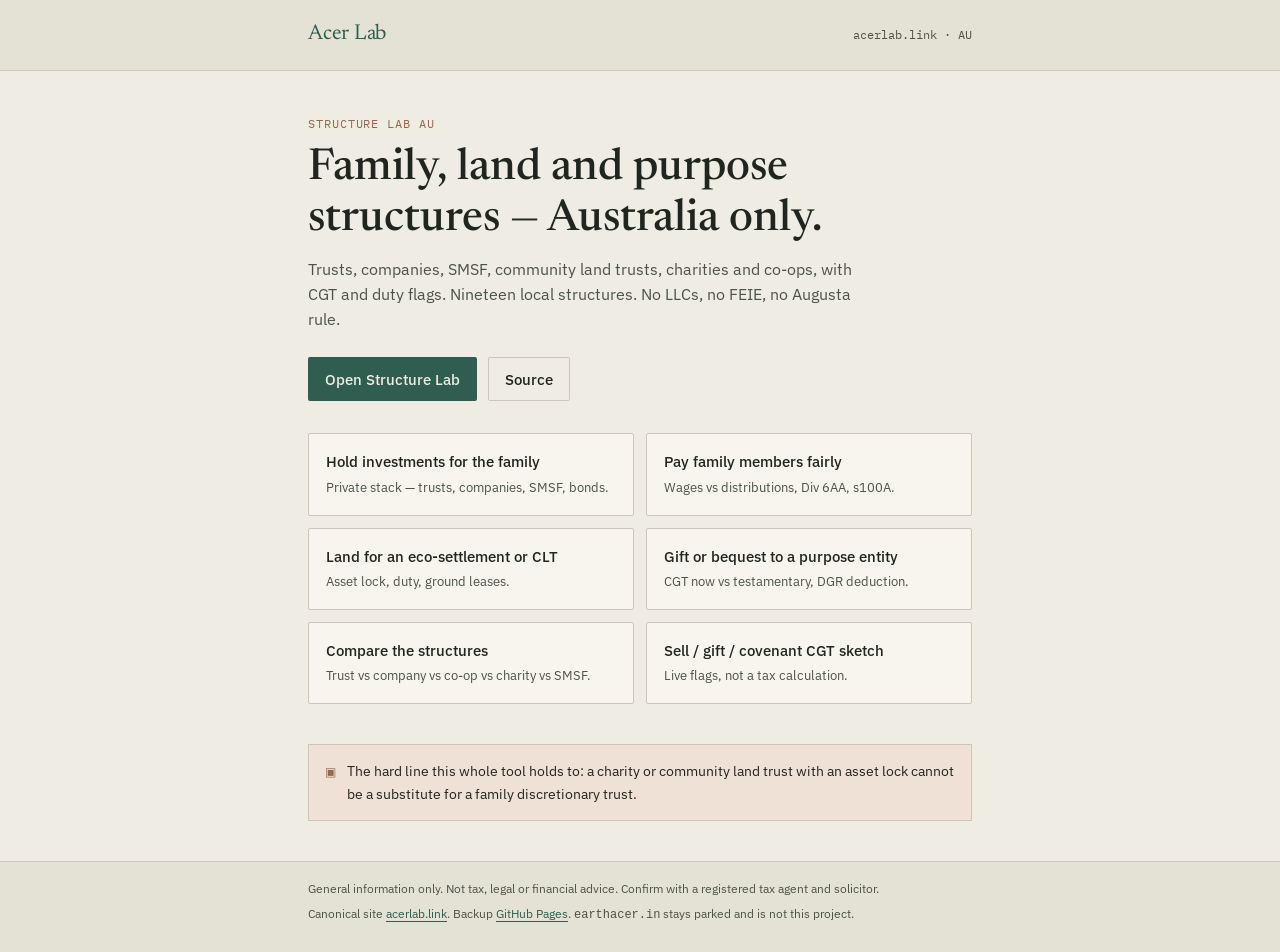
==== commit 672510ce: "Add static Acer Lab hub so acerlab.link has a homepage when DNS comes up" ====
--- a/index.html
+++ b/index.html
@@ -1 +1,214 @@
-<!DOCTYPE html><html lang="en-AU"><head><meta name="twitter:card" content="summary_large_image"><meta property="og:title" content="Structure Lab AU"><meta property="og:description" content="Family, land &amp; purpose structures"><meta property="og:image" content="./og.jpg"><meta property="og:image:width" content="1200"><meta property="og:image:height" content="630"><meta charSet="utf-8"/><meta name="viewport" content="width=device-width, initial-scale=1"/><link rel="stylesheet" href="./assets/styles-BwZ_0gTw.css" data-precedence="default"/><link rel="stylesheet" href="https://fonts.googleapis.com/css2?family=IBM+Plex+Mono:wght@400;500&amp;family=IBM+Plex+Sans:wght@400;500;600&amp;family=Newsreader:opsz,wght@6..72,400;6..72,500;6..72,600&amp;display=swap" data-precedence="default"/><title>Structure Lab AU</title><meta name="description" content="Australian family, land and purpose structures — trusts, CLTs, charities, co-ops, CGT and duty flags. General information, not advice."/><meta name="theme-color" content="#2F5D4F"/><link rel="modulepreload" href="./assets/index-8eU5pCGS.js"/><link rel="modulepreload" href="./assets/routes-CNbpnZBC.js"/><link rel="icon" type="image/svg+xml" href="./favicon.svg"/><link rel="manifest" href="./site.webmanifest"/><link rel="apple-touch-icon" href="./favicon.svg"/><link rel="preconnect" href="https://fonts.googleapis.com"/><link rel="preconnect" href="https://fonts.gstatic.com" crossorigin="anonymous"/><meta name="apple-mobile-web-app-title" content="Structure Lab AU"><meta name="apple-mobile-web-app-status-bar-style" content="black"><meta property="x:creator" content="@8527b87f4dcf480"><meta property="x:creator:id" content="3143206879"></head><body class="antialiased bg-paper text-ink"><!--$--><div class="min-h-dvh bg-paper text-ink flex relative"><aside class="hidden lg:flex w-64 shrink-0 flex-col border-r border-line bg-paper-deep sticky top-0 h-dvh overflow-y-auto"><div class="px-5 pt-6 pb-4 border-b border-line"><div class="font-display text-xl leading-tight text-primary">Structure Lab AU</div><div class="text-xs mt-1 text-ink-soft">Family, land &amp; purpose structures — Australia only</div></div><nav class="py-2" aria-label="Primary"><button type="button" class="w-full flex items-center gap-3 px-5 min-h-11 text-left border-l-[3px] bg-primary-soft text-primary border-primary"><span class="font-mono text-xs w-3.5 text-primary">1</span><svg xmlns="http://www.w3.org/2000/svg" width="16" height="16" viewBox="0 0 24 24" fill="none" stroke="currentColor" stroke-width="2" stroke-linecap="round" stroke-linejoin="round" class="lucide lucide-house" aria-hidden="true"><path d="M15 21v-8a1 1 0 0 0-1-1h-4a1 1 0 0 0-1 1v8"></path><path d="M3 10a2 2 0 0 1 .709-1.528l7-5.999a2 2 0 0 1 2.582 0l7 5.999A2 2 0 0 1 21 10v9a2 2 0 0 1-2 2H5a2 2 0 0 1-2-2z"></path></svg><span class="text-sm">Home</span></button><button type="button" class="w-full flex items-center gap-3 px-5 min-h-11 text-left border-l-[3px] bg-transparent text-ink border-transparent hover:bg-paper"><span class="font-mono text-xs w-3.5 text-ink-soft">2</span><svg xmlns="http://www.w3.org/2000/svg" width="16" height="16" viewBox="0 0 24 24" fill="none" stroke="currentColor" stroke-width="2" stroke-linecap="round" stroke-linejoin="round" class="lucide lucide-user" aria-hidden="true"><path d="M19 21v-2a4 4 0 0 0-4-4H9a4 4 0 0 0-4 4v2"></path><circle cx="12" cy="7" r="4"></circle></svg><span class="text-sm">Household profile</span></button><button type="button" class="w-full flex items-center gap-3 px-5 min-h-11 text-left border-l-[3px] bg-transparent text-ink border-transparent hover:bg-paper"><span class="font-mono text-xs w-3.5 text-ink-soft">3</span><svg xmlns="http://www.w3.org/2000/svg" width="16" height="16" viewBox="0 0 24 24" fill="none" stroke="currentColor" stroke-width="2" stroke-linecap="round" stroke-linejoin="round" class="lucide lucide-layout-grid" aria-hidden="true"><rect width="7" height="7" x="3" y="3" rx="1"></rect><rect width="7" height="7" x="14" y="3" rx="1"></rect><rect width="7" height="7" x="14" y="14" rx="1"></rect><rect width="7" height="7" x="3" y="14" rx="1"></rect></svg><span class="text-sm">Structure explorer</span></button><button type="button" class="w-full flex items-center gap-3 px-5 min-h-11 text-left border-l-[3px] bg-transparent text-ink border-transparent hover:bg-paper"><span class="font-mono text-xs w-3.5 text-ink-soft">4</span><svg xmlns="http://www.w3.org/2000/svg" width="16" height="16" viewBox="0 0 24 24" fill="none" stroke="currentColor" stroke-width="2" stroke-linecap="round" stroke-linejoin="round" class="lucide lucide-flask-conical" aria-hidden="true"><path d="M14 2v6a2 2 0 0 0 .245.96l5.51 10.08A2 2 0 0 1 18 22H6a2 2 0 0 1-1.755-2.96l5.51-10.08A2 2 0 0 0 10 8V2"></path><path d="M6.453 15h11.094"></path><path d="M8.5 2h7"></path></svg><span class="text-sm">Scenario workshop</span></button><button type="button" class="w-full flex items-center gap-3 px-5 min-h-11 text-left border-l-[3px] bg-transparent text-ink border-transparent hover:bg-paper"><span class="font-mono text-xs w-3.5 text-ink-soft">5</span><svg xmlns="http://www.w3.org/2000/svg" width="16" height="16" viewBox="0 0 24 24" fill="none" stroke="currentColor" stroke-width="2" stroke-linecap="round" stroke-linejoin="round" class="lucide lucide-tree-pine" aria-hidden="true"><path d="m17 14 3 3.3a1 1 0 0 1-.7 1.7H4.7a1 1 0 0 1-.7-1.7L7 14h-.3a1 1 0 0 1-.7-1.7L9 9h-.2A1 1 0 0 1 8 7.3L12 3l4 4.3a1 1 0 0 1-.8 1.7H15l3 3.3a1 1 0 0 1-.7 1.7H17Z"></path><path d="M12 22v-3"></path></svg><span class="text-sm">CLT / charity / co-op studio</span></button><button type="button" class="w-full flex items-center gap-3 px-5 min-h-11 text-left border-l-[3px] bg-transparent text-ink border-transparent hover:bg-paper"><span class="font-mono text-xs w-3.5 text-ink-soft">6</span><svg xmlns="http://www.w3.org/2000/svg" width="16" height="16" viewBox="0 0 24 24" fill="none" stroke="currentColor" stroke-width="2" stroke-linecap="round" stroke-linejoin="round" class="lucide lucide-scale" aria-hidden="true"><path d="m16 16 3-8 3 8c-.87.65-1.92 1-3 1s-2.13-.35-3-1Z"></path><path d="m2 16 3-8 3 8c-.87.65-1.92 1-3 1s-2.13-.35-3-1Z"></path><path d="M7 21h10"></path><path d="M12 3v18"></path><path d="M3 7h2c2 0 5-1 7-2 2 1 5 2 7 2h2"></path></svg><span class="text-sm">Compare</span></button><button type="button" class="w-full flex items-center gap-3 px-5 min-h-11 text-left border-l-[3px] bg-transparent text-ink border-transparent hover:bg-paper"><span class="font-mono text-xs w-3.5 text-ink-soft">7</span><svg xmlns="http://www.w3.org/2000/svg" width="16" height="16" viewBox="0 0 24 24" fill="none" stroke="currentColor" stroke-width="2" stroke-linecap="round" stroke-linejoin="round" class="lucide lucide-list-checks" aria-hidden="true"><path d="m3 17 2 2 4-4"></path><path d="m3 7 2 2 4-4"></path><path d="M13 6h8"></path><path d="M13 12h8"></path><path d="M13 18h8"></path></svg><span class="text-sm">Action checklist</span></button><button type="button" class="w-full flex items-center gap-3 px-5 min-h-11 text-left border-l-[3px] bg-transparent text-ink border-transparent hover:bg-paper"><span class="font-mono text-xs w-3.5 text-ink-soft">8</span><svg xmlns="http://www.w3.org/2000/svg" width="16" height="16" viewBox="0 0 24 24" fill="none" stroke="currentColor" stroke-width="2" stroke-linecap="round" stroke-linejoin="round" class="lucide lucide-book-open" aria-hidden="true"><path d="M12 7v14"></path><path d="M3 18a1 1 0 0 1-1-1V4a1 1 0 0 1 1-1h5a4 4 0 0 1 4 4 4 4 0 0 1 4-4h5a1 1 0 0 1 1 1v13a1 1 0 0 1-1 1h-6a3 3 0 0 0-3 3 3 3 0 0 0-3-3z"></path></svg><span class="text-sm">Glossary &amp; timeline</span></button></nav></aside><input id="nav-toggle" type="checkbox" class="peer hidden"/><label for="nav-toggle" class="hidden peer-checked:block fixed inset-0 z-30 bg-overlay lg:hidden" aria-hidden="true"></label><aside class="fixed top-0 bottom-0 left-0 z-40 w-64 bg-paper-deep border-r border-line -translate-x-full peer-checked:translate-x-0 transition-transform duration-200 lg:hidden overflow-y-auto"><div class="flex justify-end p-2"><label for="nav-toggle" class="p-2 min-h-11 min-w-11 inline-flex items-center justify-center"><svg xmlns="http://www.w3.org/2000/svg" width="16" height="16" viewBox="0 0 24 24" fill="none" stroke="currentColor" stroke-width="2" stroke-linecap="round" stroke-linejoin="round" class="lucide lucide-x" aria-hidden="true"><path d="M18 6 6 18"></path><path d="m6 6 12 12"></path></svg><span class="sr-only">Close menu</span></label></div><div class="px-5 pt-6 pb-4 border-b border-line"><div class="font-display text-xl leading-tight text-primary">Structure Lab AU</div><div class="text-xs mt-1 text-ink-soft">Family, land &amp; purpose structures — Australia only</div></div><nav class="py-2" aria-label="Primary"><button type="button" class="w-full flex items-center gap-3 px-5 min-h-11 text-left border-l-[3px] bg-primary-soft text-primary border-primary"><span class="font-mono text-xs w-3.5 text-primary">1</span><svg xmlns="http://www.w3.org/2000/svg" width="16" height="16" viewBox="0 0 24 24" fill="none" stroke="currentColor" stroke-width="2" stroke-linecap="round" stroke-linejoin="round" class="lucide lucide-house" aria-hidden="true"><path d="M15 21v-8a1 1 0 0 0-1-1h-4a1 1 0 0 0-1 1v8"></path><path d="M3 10a2 2 0 0 1 .709-1.528l7-5.999a2 2 0 0 1 2.582 0l7 5.999A2 2 0 0 1 21 10v9a2 2 0 0 1-2 2H5a2 2 0 0 1-2-2z"></path></svg><span class="text-sm">Home</span></button><button type="button" class="w-full flex items-center gap-3 px-5 min-h-11 text-left border-l-[3px] bg-transparent text-ink border-transparent hover:bg-paper"><span class="font-mono text-xs w-3.5 text-ink-soft">2</span><svg xmlns="http://www.w3.org/2000/svg" width="16" height="16" viewBox="0 0 24 24" fill="none" stroke="currentColor" stroke-width="2" stroke-linecap="round" stroke-linejoin="round" class="lucide lucide-user" aria-hidden="true"><path d="M19 21v-2a4 4 0 0 0-4-4H9a4 4 0 0 0-4 4v2"></path><circle cx="12" cy="7" r="4"></circle></svg><span class="text-sm">Household profile</span></button><button type="button" class="w-full flex items-center gap-3 px-5 min-h-11 text-left border-l-[3px] bg-transparent text-ink border-transparent hover:bg-paper"><span class="font-mono text-xs w-3.5 text-ink-soft">3</span><svg xmlns="http://www.w3.org/2000/svg" width="16" height="16" viewBox="0 0 24 24" fill="none" stroke="currentColor" stroke-width="2" stroke-linecap="round" stroke-linejoin="round" class="lucide lucide-layout-grid" aria-hidden="true"><rect width="7" height="7" x="3" y="3" rx="1"></rect><rect width="7" height="7" x="14" y="3" rx="1"></rect><rect width="7" height="7" x="14" y="14" rx="1"></rect><rect width="7" height="7" x="3" y="14" rx="1"></rect></svg><span class="text-sm">Structure explorer</span></button><button type="button" class="w-full flex items-center gap-3 px-5 min-h-11 text-left border-l-[3px] bg-transparent text-ink border-transparent hover:bg-paper"><span class="font-mono text-xs w-3.5 text-ink-soft">4</span><svg xmlns="http://www.w3.org/2000/svg" width="16" height="16" viewBox="0 0 24 24" fill="none" stroke="currentColor" stroke-width="2" stroke-linecap="round" stroke-linejoin="round" class="lucide lucide-flask-conical" aria-hidden="true"><path d="M14 2v6a2 2 0 0 0 .245.96l5.51 10.08A2 2 0 0 1 18 22H6a2 2 0 0 1-1.755-2.96l5.51-10.08A2 2 0 0 0 10 8V2"></path><path d="M6.453 15h11.094"></path><path d="M8.5 2h7"></path></svg><span class="text-sm">Scenario workshop</span></button><button type="button" class="w-full flex items-center gap-3 px-5 min-h-11 text-left border-l-[3px] bg-transparent text-ink border-transparent hover:bg-paper"><span class="font-mono text-xs w-3.5 text-ink-soft">5</span><svg xmlns="http://www.w3.org/2000/svg" width="16" height="16" viewBox="0 0 24 24" fill="none" stroke="currentColor" stroke-width="2" stroke-linecap="round" stroke-linejoin="round" class="lucide lucide-tree-pine" aria-hidden="true"><path d="m17 14 3 3.3a1 1 0 0 1-.7 1.7H4.7a1 1 0 0 1-.7-1.7L7 14h-.3a1 1 0 0 1-.7-1.7L9 9h-.2A1 1 0 0 1 8 7.3L12 3l4 4.3a1 1 0 0 1-.8 1.7H15l3 3.3a1 1 0 0 1-.7 1.7H17Z"></path><path d="M12 22v-3"></path></svg><span class="text-sm">CLT / charity / co-op studio</span></button><button type="button" class="w-full flex items-center gap-3 px-5 min-h-11 text-left border-l-[3px] bg-transparent text-ink border-transparent hover:bg-paper"><span class="font-mono text-xs w-3.5 text-ink-soft">6</span><svg xmlns="http://www.w3.org/2000/svg" width="16" height="16" viewBox="0 0 24 24" fill="none" stroke="currentColor" stroke-width="2" stroke-linecap="round" stroke-linejoin="round" class="lucide lucide-scale" aria-hidden="true"><path d="m16 16 3-8 3 8c-.87.65-1.92 1-3 1s-2.13-.35-3-1Z"></path><path d="m2 16 3-8 3 8c-.87.65-1.92 1-3 1s-2.13-.35-3-1Z"></path><path d="M7 21h10"></path><path d="M12 3v18"></path><path d="M3 7h2c2 0 5-1 7-2 2 1 5 2 7 2h2"></path></svg><span class="text-sm">Compare</span></button><button type="button" class="w-full flex items-center gap-3 px-5 min-h-11 text-left border-l-[3px] bg-transparent text-ink border-transparent hover:bg-paper"><span class="font-mono text-xs w-3.5 text-ink-soft">7</span><svg xmlns="http://www.w3.org/2000/svg" width="16" height="16" viewBox="0 0 24 24" fill="none" stroke="currentColor" stroke-width="2" stroke-linecap="round" stroke-linejoin="round" class="lucide lucide-list-checks" aria-hidden="true"><path d="m3 17 2 2 4-4"></path><path d="m3 7 2 2 4-4"></path><path d="M13 6h8"></path><path d="M13 12h8"></path><path d="M13 18h8"></path></svg><span class="text-sm">Action checklist</span></button><button type="button" class="w-full flex items-center gap-3 px-5 min-h-11 text-left border-l-[3px] bg-transparent text-ink border-transparent hover:bg-paper"><span class="font-mono text-xs w-3.5 text-ink-soft">8</span><svg xmlns="http://www.w3.org/2000/svg" width="16" height="16" viewBox="0 0 24 24" fill="none" stroke="currentColor" stroke-width="2" stroke-linecap="round" stroke-linejoin="round" class="lucide lucide-book-open" aria-hidden="true"><path d="M12 7v14"></path><path d="M3 18a1 1 0 0 1-1-1V4a1 1 0 0 1 1-1h5a4 4 0 0 1 4 4 4 4 0 0 1 4-4h5a1 1 0 0 1 1 1v13a1 1 0 0 1-1 1h-6a3 3 0 0 0-3 3 3 3 0 0 0-3-3z"></path></svg><span class="text-sm">Glossary &amp; timeline</span></button></nav></aside><div class="flex-1 flex flex-col min-w-0"><header class="flex items-center gap-3 px-4 py-3 border-b border-line bg-paper/90 backdrop-blur-sm sticky top-0 z-10"><label for="nav-toggle" class="lg:hidden p-2 -ml-2 min-h-11 min-w-11 inline-flex items-center justify-center rounded-sm border border-line bg-card"><svg xmlns="http://www.w3.org/2000/svg" width="16" height="16" viewBox="0 0 24 24" fill="none" stroke="currentColor" stroke-width="2" stroke-linecap="round" stroke-linejoin="round" class="lucide lucide-menu" aria-hidden="true"><path d="M4 12h16"></path><path d="M4 18h16"></path><path d="M4 6h16"></path></svg><span class="sr-only">Open menu</span></label><span class="font-mono text-xs text-ink-soft">1</span><span class="font-display text-base">Home</span></header><main class="flex-1 px-4 py-6 md:px-8 md:py-8 max-w-3xl w-full mx-auto pb-24"><div><p class="font-display text-2xl leading-snug mb-2 text-ink">What are you trying to work out?</p><p class="text-sm text-ink-soft mb-6">Pick the closest fit. Every screen after this stays Australia-only — no LLCs, no FEIE, no Augusta rule, just the local structures that actually apply.</p><div class="grid sm:grid-cols-2 gap-3"><button type="button" class="text-left p-4 min-h-11 flex items-start gap-3 rounded-sm border border-line bg-card hover:border-primary/50 transition-colors duration-150"><div class="p-2 shrink-0 rounded-sm bg-primary-soft text-primary"><svg xmlns="http://www.w3.org/2000/svg" width="18" height="18" viewBox="0 0 24 24" fill="none" stroke="currentColor" stroke-width="2" stroke-linecap="round" stroke-linejoin="round" class="lucide lucide-layout-grid" aria-hidden="true"><rect width="7" height="7" x="3" y="3" rx="1"></rect><rect width="7" height="7" x="14" y="3" rx="1"></rect><rect width="7" height="7" x="14" y="14" rx="1"></rect><rect width="7" height="7" x="3" y="14" rx="1"></rect></svg></div><div class="min-w-0"><div class="text-sm text-ink">Hold investments for the family</div><div class="text-xs text-ink-soft mt-0.5">Private stack — trusts, companies, SMSF, bonds</div></div><svg xmlns="http://www.w3.org/2000/svg" width="16" height="16" viewBox="0 0 24 24" fill="none" stroke="currentColor" stroke-width="2" stroke-linecap="round" stroke-linejoin="round" class="lucide lucide-chevron-right ml-auto mt-1 shrink-0 text-ink-soft" aria-hidden="true"><path d="m9 18 6-6-6-6"></path></svg></button><button type="button" class="text-left p-4 min-h-11 flex items-start gap-3 rounded-sm border border-line bg-card hover:border-primary/50 transition-colors duration-150"><div class="p-2 shrink-0 rounded-sm bg-primary-soft text-primary"><svg xmlns="http://www.w3.org/2000/svg" width="18" height="18" viewBox="0 0 24 24" fill="none" stroke="currentColor" stroke-width="2" stroke-linecap="round" stroke-linejoin="round" class="lucide lucide-user" aria-hidden="true"><path d="M19 21v-2a4 4 0 0 0-4-4H9a4 4 0 0 0-4 4v2"></path><circle cx="12" cy="7" r="4"></circle></svg></div><div class="min-w-0"><div class="text-sm text-ink">Pay family members fairly</div><div class="text-xs text-ink-soft mt-0.5">Wages vs distributions, Div 6AA, s100A</div></div><svg xmlns="http://www.w3.org/2000/svg" width="16" height="16" viewBox="0 0 24 24" fill="none" stroke="currentColor" stroke-width="2" stroke-linecap="round" stroke-linejoin="round" class="lucide lucide-chevron-right ml-auto mt-1 shrink-0 text-ink-soft" aria-hidden="true"><path d="m9 18 6-6-6-6"></path></svg></button><button type="button" class="text-left p-4 min-h-11 flex items-start gap-3 rounded-sm border border-line bg-card hover:border-primary/50 transition-colors duration-150"><div class="p-2 shrink-0 rounded-sm bg-primary-soft text-primary"><svg xmlns="http://www.w3.org/2000/svg" width="18" height="18" viewBox="0 0 24 24" fill="none" stroke="currentColor" stroke-width="2" stroke-linecap="round" stroke-linejoin="round" class="lucide lucide-tree-pine" aria-hidden="true"><path d="m17 14 3 3.3a1 1 0 0 1-.7 1.7H4.7a1 1 0 0 1-.7-1.7L7 14h-.3a1 1 0 0 1-.7-1.7L9 9h-.2A1 1 0 0 1 8 7.3L12 3l4 4.3a1 1 0 0 1-.8 1.7H15l3 3.3a1 1 0 0 1-.7 1.7H17Z"></path><path d="M12 22v-3"></path></svg></div><div class="min-w-0"><div class="text-sm text-ink">Buy or hold land for an eco-settlement or CLT</div><div class="text-xs text-ink-soft mt-0.5">Asset lock, duty, ground leases</div></div><svg xmlns="http://www.w3.org/2000/svg" width="16" height="16" viewBox="0 0 24 24" fill="none" stroke="currentColor" stroke-width="2" stroke-linecap="round" stroke-linejoin="round" class="lucide lucide-chevron-right ml-auto mt-1 shrink-0 text-ink-soft" aria-hidden="true"><path d="m9 18 6-6-6-6"></path></svg></button><button type="button" class="text-left p-4 min-h-11 flex items-start gap-3 rounded-sm border border-line bg-card hover:border-primary/50 transition-colors duration-150"><div class="p-2 shrink-0 rounded-sm bg-primary-soft text-primary"><svg xmlns="http://www.w3.org/2000/svg" width="18" height="18" viewBox="0 0 24 24" fill="none" stroke="currentColor" stroke-width="2" stroke-linecap="round" stroke-linejoin="round" class="lucide lucide-scale" aria-hidden="true"><path d="m16 16 3-8 3 8c-.87.65-1.92 1-3 1s-2.13-.35-3-1Z"></path><path d="m2 16 3-8 3 8c-.87.65-1.92 1-3 1s-2.13-.35-3-1Z"></path><path d="M7 21h10"></path><path d="M12 3v18"></path><path d="M3 7h2c2 0 5-1 7-2 2 1 5 2 7 2h2"></path></svg></div><div class="min-w-0"><div class="text-sm text-ink">Gift or bequest to a purpose entity</div><div class="text-xs text-ink-soft mt-0.5">CGT now vs testamentary, DGR deduction</div></div><svg xmlns="http://www.w3.org/2000/svg" width="16" height="16" viewBox="0 0 24 24" fill="none" stroke="currentColor" stroke-width="2" stroke-linecap="round" stroke-linejoin="round" class="lucide lucide-chevron-right ml-auto mt-1 shrink-0 text-ink-soft" aria-hidden="true"><path d="m9 18 6-6-6-6"></path></svg></button><button type="button" class="text-left p-4 min-h-11 flex items-start gap-3 rounded-sm border border-line bg-card hover:border-primary/50 transition-colors duration-150"><div class="p-2 shrink-0 rounded-sm bg-primary-soft text-primary"><svg xmlns="http://www.w3.org/2000/svg" width="18" height="18" viewBox="0 0 24 24" fill="none" stroke="currentColor" stroke-width="2" stroke-linecap="round" stroke-linejoin="round" class="lucide lucide-layout-grid" aria-hidden="true"><rect width="7" height="7" x="3" y="3" rx="1"></rect><rect width="7" height="7" x="14" y="3" rx="1"></rect><rect width="7" height="7" x="14" y="14" rx="1"></rect><rect width="7" height="7" x="3" y="14" rx="1"></rect></svg></div><div class="min-w-0"><div class="text-sm text-ink">Compare trust vs company vs co-op vs charity vs SMSF</div><div class="text-xs text-ink-soft mt-0.5">Nineteen Australian structures</div></div><svg xmlns="http://www.w3.org/2000/svg" width="16" height="16" viewBox="0 0 24 24" fill="none" stroke="currentColor" stroke-width="2" stroke-linecap="round" stroke-linejoin="round" class="lucide lucide-chevron-right ml-auto mt-1 shrink-0 text-ink-soft" aria-hidden="true"><path d="m9 18 6-6-6-6"></path></svg></button><button type="button" class="text-left p-4 min-h-11 flex items-start gap-3 rounded-sm border border-line bg-card hover:border-primary/50 transition-colors duration-150"><div class="p-2 shrink-0 rounded-sm bg-primary-soft text-primary"><svg xmlns="http://www.w3.org/2000/svg" width="18" height="18" viewBox="0 0 24 24" fill="none" stroke="currentColor" stroke-width="2" stroke-linecap="round" stroke-linejoin="round" class="lucide lucide-flask-conical" aria-hidden="true"><path d="M14 2v6a2 2 0 0 0 .245.96l5.51 10.08A2 2 0 0 1 18 22H6a2 2 0 0 1-1.755-2.96l5.51-10.08A2 2 0 0 0 10 8V2"></path><path d="M6.453 15h11.094"></path><path d="M8.5 2h7"></path></svg></div><div class="min-w-0"><div class="text-sm text-ink">Run a sell / gift / covenant CGT sketch</div><div class="text-xs text-ink-soft mt-0.5">Live flags, not a tax calculation</div></div><svg xmlns="http://www.w3.org/2000/svg" width="16" height="16" viewBox="0 0 24 24" fill="none" stroke="currentColor" stroke-width="2" stroke-linecap="round" stroke-linejoin="round" class="lucide lucide-chevron-right ml-auto mt-1 shrink-0 text-ink-soft" aria-hidden="true"><path d="m9 18 6-6-6-6"></path></svg></button></div><div class="border-t border-line my-5"></div><div class="flex items-start gap-2 text-sm text-ink-soft"><svg xmlns="http://www.w3.org/2000/svg" width="14" height="14" viewBox="0 0 24 24" fill="none" stroke="currentColor" stroke-width="2" stroke-linecap="round" stroke-linejoin="round" class="lucide lucide-lock mt-0.5 shrink-0" aria-hidden="true"><rect width="18" height="11" x="3" y="11" rx="2" ry="2"></rect><path d="M7 11V7a5 5 0 0 1 10 0v4"></path></svg><span>The hard line this whole tool holds to: a charity or community land trust with an asset lock cannot be a substitute for a family discretionary trust.</span></div><button type="button" class="mt-6 text-sm text-primary underline-offset-2 hover:underline">Start with a household profile instead</button></div></main><footer class="px-4 pr-28 py-2.5 text-center text-xs text-ink-soft border-t border-line bg-paper-deep sticky bottom-0">General information, not tax, legal or financial advice. Confirm with a registered tax agent and solicitor. Rules include 2026–28 announced reforms that may change.</footer></div></div><!--/$--><script class="$tsr" id="$tsr-stream-barrier">(self.$R=self.$R||{})["tsr"]=[];self.$_TSR={h(){this.hydrated=!0,this.c()},e(){this.streamEnded=!0,this.c()},c(){this.hydrated&&this.streamEnded&&(delete self.$_TSR,delete self.$R.tsr)},p(e){this.initialized?e():this.buffer.push(e)},buffer:[]};$_TSR.router=($R=>$R[0]={manifest:$R[1]={routes:$R[2]={__root__:$R[3]={preloads:$R[4]=["./assets/index-8eU5pCGS.js"],scripts:$R[5]=[$R[6]={attrs:$R[7]={type:"module",async:!0,src:"./assets/index-8eU5pCGS.js"}}]},"/":$R[8]={preloads:$R[9]=["./assets/routes-CNbpnZBC.js"]}}},matches:$R[10]=[$R[11]={i:"__root__ ",u:1789168271601,s:"success",ssr:!0},$R[12]={i:"  ",u:1789168271601,s:"success",ssr:!0}]})($R["tsr"]);$_TSR.e();document.currentScript.remove()</script><script type="module" async="" src="./assets/index-8eU5pCGS.js"></script></body></html>+<!DOCTYPE html>
+<html lang="en-AU">
+<head>
+  <meta charset="utf-8">
+  <meta name="viewport" content="width=device-width, initial-scale=1">
+  <title>Acer Lab — Structure Lab AU</title>
+  <meta name="description" content="Australian family, land and purpose structures — trusts, companies, SMSF, community land trusts, charities, co-ops, CGT and duty flags. General information, not advice.">
+  <meta name="theme-color" content="#2F5D4F">
+  <meta name="robots" content="index,follow">
+  <link rel="canonical" href="https://acerlab.link/">
+  <link rel="icon" href="./favicon.svg" type="image/svg+xml">
+  <link rel="manifest" href="./site.webmanifest">
+  <meta property="og:type" content="website">
+  <meta property="og:locale" content="en_AU">
+  <meta property="og:url" content="https://acerlab.link/">
+  <meta property="og:title" content="Acer Lab — Structure Lab AU">
+  <meta property="og:description" content="Family, land and purpose structures. Australia only.">
+  <meta property="og:image" content="https://acerlab.link/og.jpg">
+  <meta property="og:image:width" content="1200">
+  <meta property="og:image:height" content="630">
+  <meta name="twitter:card" content="summary_large_image">
+  <meta name="twitter:title" content="Acer Lab — Structure Lab AU">
+  <meta name="twitter:description" content="Family, land and purpose structures. Australia only.">
+  <meta name="twitter:image" content="https://acerlab.link/og.jpg">
+  <link rel="preconnect" href="https://fonts.googleapis.com">
+  <link rel="preconnect" href="https://fonts.gstatic.com" crossorigin>
+  <link href="https://fonts.googleapis.com/css2?family=IBM+Plex+Mono:wght@400;500&family=IBM+Plex+Sans:wght@400;500;600&family=Newsreader:opsz,wght@6..72,400;6..72,500;6..72,600&display=swap" rel="stylesheet">
+  <style>
+    :root {
+      --paper: #eeece3;
+      --paper-deep: #e4e1d5;
+      --ink: #20261f;
+      --ink-soft: #4c5347;
+      --line: #cdc7b7;
+      --primary: #2f5d4f;
+      --primary-fg: #eeece3;
+      --primary-soft: #dce6df;
+      --clay: #96674a;
+      --clay-soft: #efe1d6;
+      --card: #f7f5ee;
+      --display: "Newsreader", "Iowan Old Style", Palatino, Georgia, serif;
+      --sans: "IBM Plex Sans", "Segoe UI", system-ui, sans-serif;
+      --mono: "IBM Plex Mono", "SF Mono", ui-monospace, Menlo, monospace;
+    }
+    * { box-sizing: border-box; }
+    html, body { margin: 0; padding: 0; }
+    body {
+      background: var(--paper);
+      color: var(--ink);
+      font-family: var(--sans);
+      font-size: 16px;
+      line-height: 1.55;
+      min-height: 100dvh;
+    }
+    a { color: var(--primary); text-underline-offset: 3px; }
+    a:hover { color: var(--clay); }
+    .wrap { max-width: 44rem; margin: 0 auto; padding: 0 1.25rem; }
+    header {
+      border-bottom: 1px solid var(--line);
+      background: var(--paper-deep);
+    }
+    header .wrap {
+      display: flex;
+      align-items: baseline;
+      justify-content: space-between;
+      gap: 1rem;
+      padding-top: 1.15rem;
+      padding-bottom: 1.15rem;
+    }
+    .brand {
+      font-family: var(--display);
+      font-size: 1.35rem;
+      color: var(--primary);
+      text-decoration: none;
+      letter-spacing: -0.01em;
+    }
+    .brand:hover { color: var(--primary); }
+    .mark { font-family: var(--mono); font-size: 0.72rem; color: var(--ink-soft); }
+    .hero { padding: 2.75rem 0 2rem; }
+    .kicker {
+      font-family: var(--mono);
+      font-size: 0.72rem;
+      letter-spacing: 0.08em;
+      text-transform: uppercase;
+      color: var(--clay);
+      margin: 0 0 0.7rem;
+    }
+    h1 {
+      font-family: var(--display);
+      font-weight: 500;
+      font-size: clamp(2rem, 5vw, 2.75rem);
+      line-height: 1.15;
+      margin: 0 0 0.75rem;
+    }
+    .lede { color: var(--ink-soft); margin: 0 0 1.6rem; max-width: 36rem; }
+    .actions { display: flex; flex-wrap: wrap; gap: 0.7rem; }
+    .btn {
+      display: inline-flex;
+      align-items: center;
+      justify-content: center;
+      min-height: 2.75rem;
+      padding: 0.55rem 1rem;
+      border-radius: 2px;
+      text-decoration: none;
+      font-size: 0.95rem;
+      font-weight: 500;
+      border: 1px solid transparent;
+    }
+    .btn-primary { background: var(--primary); color: var(--primary-fg); }
+    .btn-primary:hover { background: #254a3f; color: var(--primary-fg); }
+    .btn-ghost { background: transparent; color: var(--ink); border-color: var(--line); }
+    .btn-ghost:hover { border-color: var(--primary); color: var(--primary); }
+    .grid {
+      display: grid;
+      gap: 0.75rem;
+      grid-template-columns: 1fr;
+      padding-bottom: 2.5rem;
+    }
+    @media (min-width: 640px) { .grid { grid-template-columns: 1fr 1fr; } }
+    .card {
+      background: var(--card);
+      border: 1px solid var(--line);
+      border-radius: 2px;
+      padding: 1rem 1.05rem 1.05rem;
+      text-decoration: none;
+      color: inherit;
+      display: block;
+    }
+    .card:hover { border-color: color-mix(in srgb, var(--primary) 50%, var(--line)); }
+    .card h2 {
+      font-family: var(--sans);
+      font-size: 0.95rem;
+      font-weight: 500;
+      margin: 0 0 0.25rem;
+      color: var(--ink);
+    }
+    .card p { margin: 0; font-size: 0.8rem; color: var(--ink-soft); }
+    .note {
+      display: flex;
+      gap: 0.7rem;
+      align-items: flex-start;
+      border: 1px solid var(--line);
+      background: var(--clay-soft);
+      padding: 0.95rem 1rem;
+      margin: 0 0 2.5rem;
+      font-size: 0.9rem;
+    }
+    .note span.lock { color: var(--clay); font-family: var(--mono); font-size: 0.75rem; padding-top: 0.15rem; }
+    footer {
+      border-top: 1px solid var(--line);
+      background: var(--paper-deep);
+      padding: 1.1rem 0 1.4rem;
+      font-size: 0.75rem;
+      color: var(--ink-soft);
+    }
+    footer p { margin: 0 0 0.4rem; }
+  </style>
+</head>
+<body>
+  <header>
+    <div class="wrap">
+      <a class="brand" href="/">Acer Lab</a>
+      <span class="mark">acerlab.link · AU</span>
+    </div>
+  </header>
+  <main class="wrap">
+    <section class="hero">
+      <p class="kicker">Structure Lab AU</p>
+      <h1>Family, land and purpose structures — Australia only.</h1>
+      <p class="lede">Trusts, companies, SMSF, community land trusts, charities and co-ops, with CGT and duty flags. Nineteen local structures. No LLCs, no FEIE, no Augusta rule.</p>
+      <div class="actions">
+        <a class="btn btn-primary" href="/lab/">Open Structure Lab</a>
+        <a class="btn btn-ghost" href="https://github.com/v2-prog/structure-lab">Source</a>
+      </div>
+    </section>
+    <section class="grid" aria-label="Ways in">
+      <a class="card" href="/lab/">
+        <h2>Hold investments for the family</h2>
+        <p>Private stack — trusts, companies, SMSF, bonds.</p>
+      </a>
+      <a class="card" href="/lab/">
+        <h2>Pay family members fairly</h2>
+        <p>Wages vs distributions, Div 6AA, s100A.</p>
+      </a>
+      <a class="card" href="/lab/">
+        <h2>Land for an eco-settlement or CLT</h2>
+        <p>Asset lock, duty, ground leases.</p>
+      </a>
+      <a class="card" href="/lab/">
+        <h2>Gift or bequest to a purpose entity</h2>
+        <p>CGT now vs testamentary, DGR deduction.</p>
+      </a>
+      <a class="card" href="/lab/">
+        <h2>Compare the structures</h2>
+        <p>Trust vs company vs co-op vs charity vs SMSF.</p>
+      </a>
+      <a class="card" href="/lab/">
+        <h2>Sell / gift / covenant CGT sketch</h2>
+        <p>Live flags, not a tax calculation.</p>
+      </a>
+    </section>
+    <p class="note">
+      <span class="lock" aria-hidden="true">▣</span>
+      <span>The hard line this whole tool holds to: a charity or community land trust with an asset lock cannot be a substitute for a family discretionary trust.</span>
+    </p>
+  </main>
+  <footer>
+    <div class="wrap">
+      <p>General information only. Not tax, legal or financial advice. Confirm with a registered tax agent and solicitor.</p>
+      <p>Canonical site <a href="https://acerlab.link/">acerlab.link</a>. Backup <a href="https://v2-prog.github.io/structure-lab/">GitHub Pages</a>. <code>earthacer.in</code> stays parked and is not this project.</p>
+    </div>
+  </footer>
+</body>
+</html>
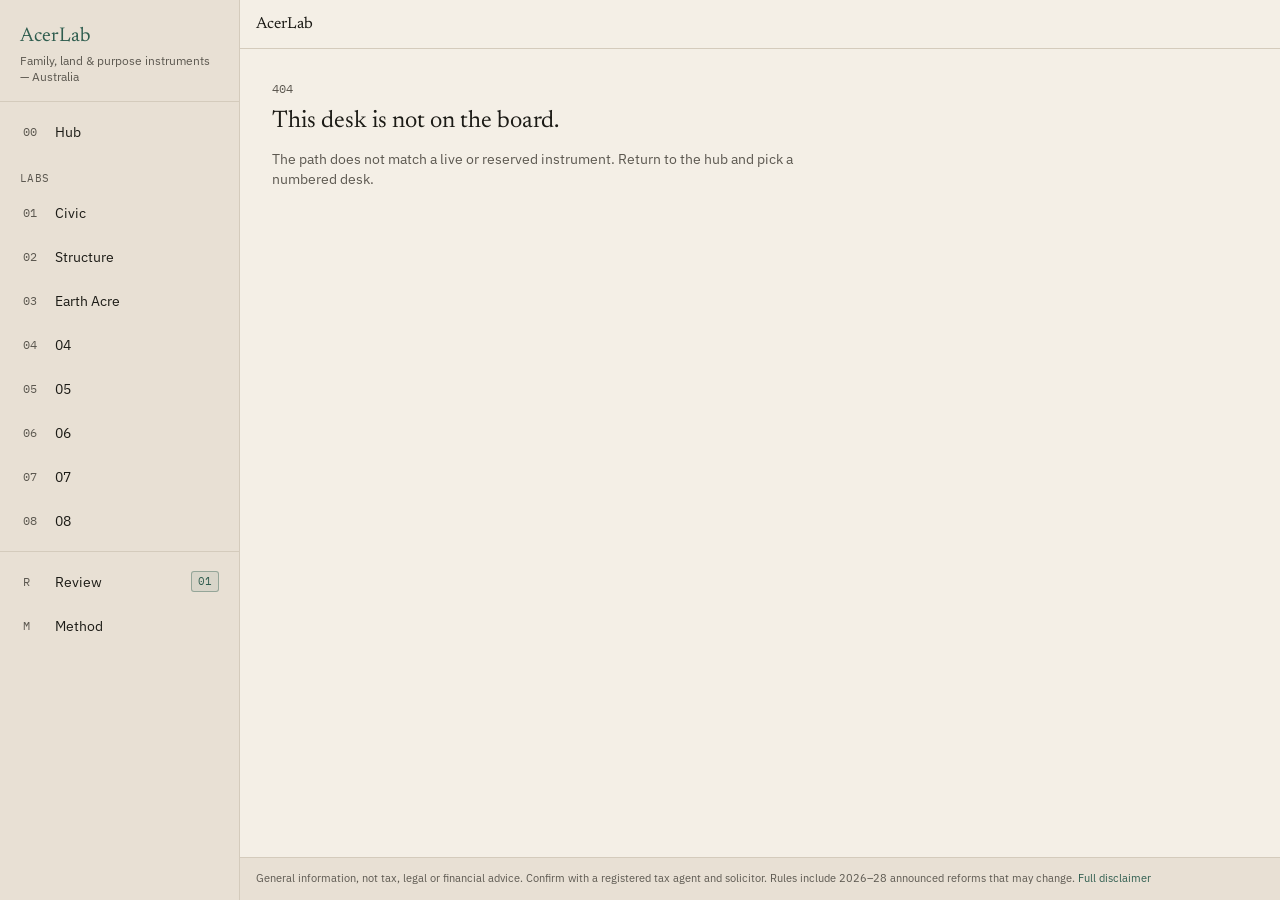
==== commit 1330130b: "Replace hub with AcerLab SPA for acerlab.link. Static export: Cloudflare Pages Framework None, outpu" ====
--- a/index.html
+++ b/index.html
@@ -1,214 +1,60 @@
-<!DOCTYPE html>
+<!doctype html>
 <html lang="en-AU">
-<head>
-  <meta charset="utf-8">
-  <meta name="viewport" content="width=device-width, initial-scale=1">
-  <title>Acer Lab — Structure Lab AU</title>
-  <meta name="description" content="Australian family, land and purpose structures — trusts, companies, SMSF, community land trusts, charities, co-ops, CGT and duty flags. General information, not advice.">
-  <meta name="theme-color" content="#2F5D4F">
-  <meta name="robots" content="index,follow">
-  <link rel="canonical" href="https://acerlab.link/">
-  <link rel="icon" href="./favicon.svg" type="image/svg+xml">
-  <link rel="manifest" href="./site.webmanifest">
-  <meta property="og:type" content="website">
-  <meta property="og:locale" content="en_AU">
-  <meta property="og:url" content="https://acerlab.link/">
-  <meta property="og:title" content="Acer Lab — Structure Lab AU">
-  <meta property="og:description" content="Family, land and purpose structures. Australia only.">
-  <meta property="og:image" content="https://acerlab.link/og.jpg">
-  <meta property="og:image:width" content="1200">
-  <meta property="og:image:height" content="630">
-  <meta name="twitter:card" content="summary_large_image">
-  <meta name="twitter:title" content="Acer Lab — Structure Lab AU">
-  <meta name="twitter:description" content="Family, land and purpose structures. Australia only.">
-  <meta name="twitter:image" content="https://acerlab.link/og.jpg">
-  <link rel="preconnect" href="https://fonts.googleapis.com">
-  <link rel="preconnect" href="https://fonts.gstatic.com" crossorigin>
-  <link href="https://fonts.googleapis.com/css2?family=IBM+Plex+Mono:wght@400;500&family=IBM+Plex+Sans:wght@400;500;600&family=Newsreader:opsz,wght@6..72,400;6..72,500;6..72,600&display=swap" rel="stylesheet">
-  <style>
-    :root {
-      --paper: #eeece3;
-      --paper-deep: #e4e1d5;
-      --ink: #20261f;
-      --ink-soft: #4c5347;
-      --line: #cdc7b7;
-      --primary: #2f5d4f;
-      --primary-fg: #eeece3;
-      --primary-soft: #dce6df;
-      --clay: #96674a;
-      --clay-soft: #efe1d6;
-      --card: #f7f5ee;
-      --display: "Newsreader", "Iowan Old Style", Palatino, Georgia, serif;
-      --sans: "IBM Plex Sans", "Segoe UI", system-ui, sans-serif;
-      --mono: "IBM Plex Mono", "SF Mono", ui-monospace, Menlo, monospace;
-    }
-    * { box-sizing: border-box; }
-    html, body { margin: 0; padding: 0; }
-    body {
-      background: var(--paper);
-      color: var(--ink);
-      font-family: var(--sans);
-      font-size: 16px;
-      line-height: 1.55;
-      min-height: 100dvh;
-    }
-    a { color: var(--primary); text-underline-offset: 3px; }
-    a:hover { color: var(--clay); }
-    .wrap { max-width: 44rem; margin: 0 auto; padding: 0 1.25rem; }
-    header {
-      border-bottom: 1px solid var(--line);
-      background: var(--paper-deep);
-    }
-    header .wrap {
-      display: flex;
-      align-items: baseline;
-      justify-content: space-between;
-      gap: 1rem;
-      padding-top: 1.15rem;
-      padding-bottom: 1.15rem;
-    }
-    .brand {
-      font-family: var(--display);
-      font-size: 1.35rem;
-      color: var(--primary);
-      text-decoration: none;
-      letter-spacing: -0.01em;
-    }
-    .brand:hover { color: var(--primary); }
-    .mark { font-family: var(--mono); font-size: 0.72rem; color: var(--ink-soft); }
-    .hero { padding: 2.75rem 0 2rem; }
-    .kicker {
-      font-family: var(--mono);
-      font-size: 0.72rem;
-      letter-spacing: 0.08em;
-      text-transform: uppercase;
-      color: var(--clay);
-      margin: 0 0 0.7rem;
-    }
-    h1 {
-      font-family: var(--display);
-      font-weight: 500;
-      font-size: clamp(2rem, 5vw, 2.75rem);
-      line-height: 1.15;
-      margin: 0 0 0.75rem;
-    }
-    .lede { color: var(--ink-soft); margin: 0 0 1.6rem; max-width: 36rem; }
-    .actions { display: flex; flex-wrap: wrap; gap: 0.7rem; }
-    .btn {
-      display: inline-flex;
-      align-items: center;
-      justify-content: center;
-      min-height: 2.75rem;
-      padding: 0.55rem 1rem;
-      border-radius: 2px;
-      text-decoration: none;
-      font-size: 0.95rem;
-      font-weight: 500;
-      border: 1px solid transparent;
-    }
-    .btn-primary { background: var(--primary); color: var(--primary-fg); }
-    .btn-primary:hover { background: #254a3f; color: var(--primary-fg); }
-    .btn-ghost { background: transparent; color: var(--ink); border-color: var(--line); }
-    .btn-ghost:hover { border-color: var(--primary); color: var(--primary); }
-    .grid {
-      display: grid;
-      gap: 0.75rem;
-      grid-template-columns: 1fr;
-      padding-bottom: 2.5rem;
-    }
-    @media (min-width: 640px) { .grid { grid-template-columns: 1fr 1fr; } }
-    .card {
-      background: var(--card);
-      border: 1px solid var(--line);
-      border-radius: 2px;
-      padding: 1rem 1.05rem 1.05rem;
-      text-decoration: none;
-      color: inherit;
-      display: block;
-    }
-    .card:hover { border-color: color-mix(in srgb, var(--primary) 50%, var(--line)); }
-    .card h2 {
-      font-family: var(--sans);
-      font-size: 0.95rem;
-      font-weight: 500;
-      margin: 0 0 0.25rem;
-      color: var(--ink);
-    }
-    .card p { margin: 0; font-size: 0.8rem; color: var(--ink-soft); }
-    .note {
-      display: flex;
-      gap: 0.7rem;
-      align-items: flex-start;
-      border: 1px solid var(--line);
-      background: var(--clay-soft);
-      padding: 0.95rem 1rem;
-      margin: 0 0 2.5rem;
-      font-size: 0.9rem;
-    }
-    .note span.lock { color: var(--clay); font-family: var(--mono); font-size: 0.75rem; padding-top: 0.15rem; }
-    footer {
-      border-top: 1px solid var(--line);
-      background: var(--paper-deep);
-      padding: 1.1rem 0 1.4rem;
-      font-size: 0.75rem;
-      color: var(--ink-soft);
-    }
-    footer p { margin: 0 0 0.4rem; }
-  </style>
-</head>
-<body>
-  <header>
-    <div class="wrap">
-      <a class="brand" href="/">Acer Lab</a>
-      <span class="mark">acerlab.link · AU</span>
-    </div>
-  </header>
-  <main class="wrap">
-    <section class="hero">
-      <p class="kicker">Structure Lab AU</p>
-      <h1>Family, land and purpose structures — Australia only.</h1>
-      <p class="lede">Trusts, companies, SMSF, community land trusts, charities and co-ops, with CGT and duty flags. Nineteen local structures. No LLCs, no FEIE, no Augusta rule.</p>
-      <div class="actions">
-        <a class="btn btn-primary" href="/lab/">Open Structure Lab</a>
-        <a class="btn btn-ghost" href="https://github.com/v2-prog/structure-lab">Source</a>
-      </div>
-    </section>
-    <section class="grid" aria-label="Ways in">
-      <a class="card" href="/lab/">
-        <h2>Hold investments for the family</h2>
-        <p>Private stack — trusts, companies, SMSF, bonds.</p>
-      </a>
-      <a class="card" href="/lab/">
-        <h2>Pay family members fairly</h2>
-        <p>Wages vs distributions, Div 6AA, s100A.</p>
-      </a>
-      <a class="card" href="/lab/">
-        <h2>Land for an eco-settlement or CLT</h2>
-        <p>Asset lock, duty, ground leases.</p>
-      </a>
-      <a class="card" href="/lab/">
-        <h2>Gift or bequest to a purpose entity</h2>
-        <p>CGT now vs testamentary, DGR deduction.</p>
-      </a>
-      <a class="card" href="/lab/">
-        <h2>Compare the structures</h2>
-        <p>Trust vs company vs co-op vs charity vs SMSF.</p>
-      </a>
-      <a class="card" href="/lab/">
-        <h2>Sell / gift / covenant CGT sketch</h2>
-        <p>Live flags, not a tax calculation.</p>
-      </a>
-    </section>
-    <p class="note">
-      <span class="lock" aria-hidden="true">▣</span>
-      <span>The hard line this whole tool holds to: a charity or community land trust with an asset lock cannot be a substitute for a family discretionary trust.</span>
-    </p>
-  </main>
-  <footer>
-    <div class="wrap">
-      <p>General information only. Not tax, legal or financial advice. Confirm with a registered tax agent and solicitor.</p>
-      <p>Canonical site <a href="https://acerlab.link/">acerlab.link</a>. Backup <a href="https://v2-prog.github.io/structure-lab/">GitHub Pages</a>. <code>earthacer.in</code> stays parked and is not this project.</p>
-    </div>
-  </footer>
-</body>
+  <head>
+    <meta charset="utf-8" />
+    <script>
+      (function () {
+        var base = "/";
+        var host = location.hostname;
+        var projects = { "structure-lab": 1, acerlab: 1 };
+        if (/\.github\.io$/i.test(host)) {
+          var seg = location.pathname.split("/").filter(Boolean)[0];
+          if (seg && projects[seg]) base = "/" + seg + "/";
+        }
+        document.write('<base href="' + base + '">');
+        document.write('<link rel="stylesheet" crossorigin href="' + base + 'assets/styles-D4Jhii1k.css">');
+        document.write('<script type="module" crossorigin src="' + base + 'assets/index-B8P7je1N.js"><\/script>');
+      })();
+    </script>
+    <meta name="viewport" content="width=device-width, initial-scale=1" />
+    <title>AcerLab</title>
+    <meta
+      name="description"
+      content="Australian family, land and purpose instruments — trusts, CLTs, charities, co-ops, CGT and duty flags. General information, not advice."
+    />
+    <meta name="theme-color" content="#2F5D4F" />
+    <meta name="apple-mobile-web-app-title" content="AcerLab" />
+    <meta name="apple-mobile-web-app-capable" content="yes" />
+    <meta name="apple-mobile-web-app-status-bar-style" content="default" />
+    <link rel="canonical" href="https://acerlab.link/" />
+    <link rel="icon" type="image/svg+xml" href="./favicon.svg" />
+    <link rel="apple-touch-icon" href="./apple-touch-icon.png" />
+    <link rel="manifest" href="./site.webmanifest" />
+    <meta property="og:type" content="website" />
+    <meta property="og:site_name" content="AcerLab" />
+    <meta property="og:title" content="AcerLab" />
+    <meta
+      property="og:description"
+      content="Family, land & purpose instruments — Australia."
+    />
+    <meta property="og:url" content="https://acerlab.link/" />
+    <meta property="og:image" content="https://acerlab.link/og.jpg" />
+    <meta property="og:locale" content="en_AU" />
+    <meta name="twitter:card" content="summary_large_image" />
+    <meta name="twitter:title" content="AcerLab" />
+    <meta
+      name="twitter:description"
+      content="Family, land & purpose instruments — Australia."
+    />
+    <meta name="twitter:image" content="https://acerlab.link/og.jpg" />
+    <link rel="preconnect" href="https://fonts.googleapis.com" />
+    <link rel="preconnect" href="https://fonts.gstatic.com" crossorigin />
+    <link
+      rel="stylesheet"
+      href="https://fonts.googleapis.com/css2?family=IBM+Plex+Mono:wght@400;500&family=IBM+Plex+Sans:wght@400;500;600&family=Newsreader:opsz,wght@6..72,400;6..72,500;6..72,600&display=swap"
+    />
+  </head>
+  <body class="bg-paper text-ink">
+    <div id="acerlab-root"></div>
+  </body>
 </html>
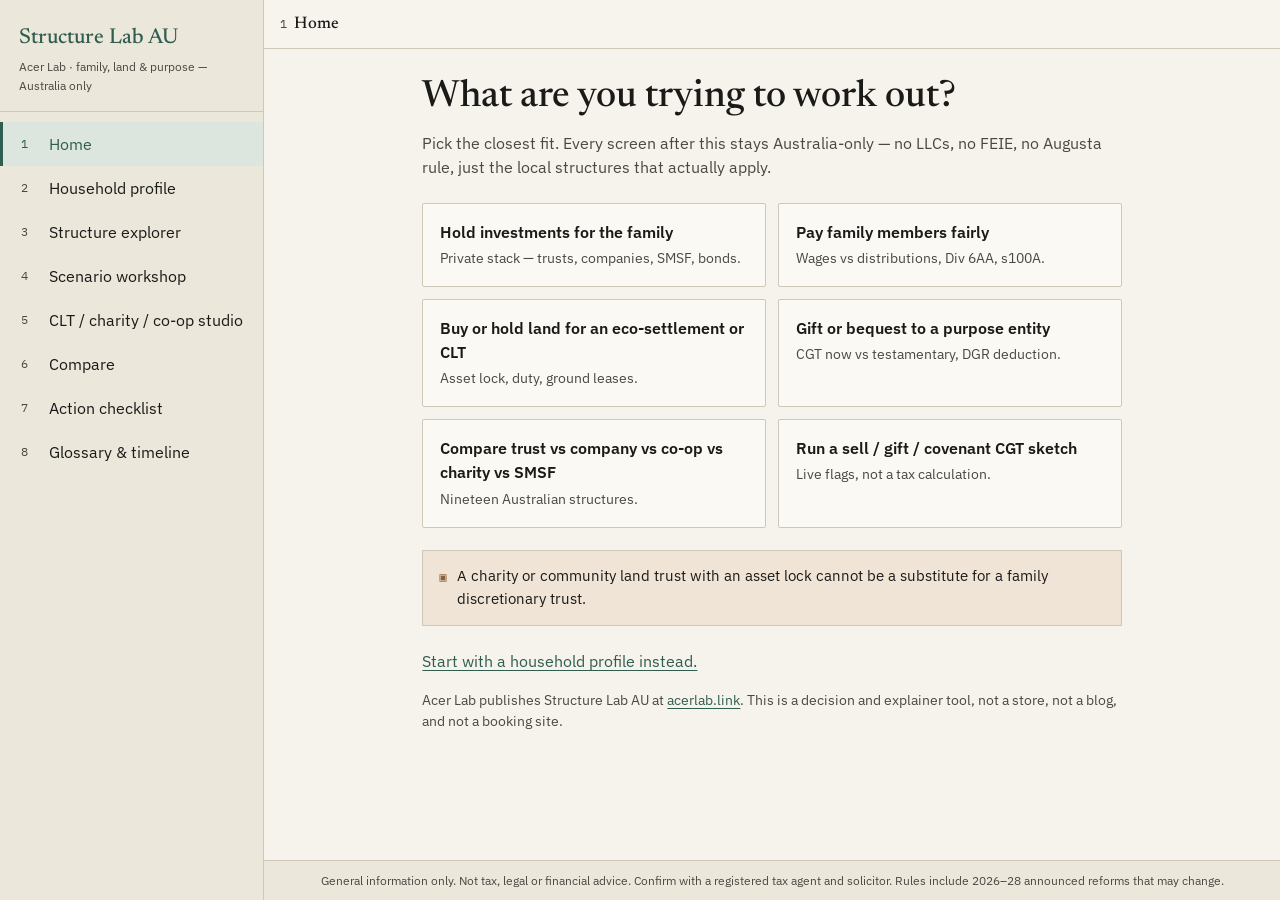
==== commit d61882b5: "Replace hub shell with Structure Lab AU home and profile" ====
--- a/index.html
+++ b/index.html
@@ -1,60 +1,80 @@
-<!doctype html>
+<!DOCTYPE html>
 <html lang="en-AU">
-  <head>
-    <meta charset="utf-8" />
-    <script>
-      (function () {
-        var base = "/";
-        var host = location.hostname;
-        var projects = { "structure-lab": 1, acerlab: 1 };
-        if (/\.github\.io$/i.test(host)) {
-          var seg = location.pathname.split("/").filter(Boolean)[0];
-          if (seg && projects[seg]) base = "/" + seg + "/";
-        }
-        document.write('<base href="' + base + '">');
-        document.write('<link rel="stylesheet" crossorigin href="' + base + 'assets/styles-D4Jhii1k.css">');
-        document.write('<script type="module" crossorigin src="' + base + 'assets/index-B8P7je1N.js"><\/script>');
-      })();
-    </script>
-    <meta name="viewport" content="width=device-width, initial-scale=1" />
-    <title>AcerLab</title>
-    <meta
-      name="description"
-      content="Australian family, land and purpose instruments — trusts, CLTs, charities, co-ops, CGT and duty flags. General information, not advice."
-    />
-    <meta name="theme-color" content="#2F5D4F" />
-    <meta name="apple-mobile-web-app-title" content="AcerLab" />
-    <meta name="apple-mobile-web-app-capable" content="yes" />
-    <meta name="apple-mobile-web-app-status-bar-style" content="default" />
-    <link rel="canonical" href="https://acerlab.link/" />
-    <link rel="icon" type="image/svg+xml" href="./favicon.svg" />
-    <link rel="apple-touch-icon" href="./apple-touch-icon.png" />
-    <link rel="manifest" href="./site.webmanifest" />
-    <meta property="og:type" content="website" />
-    <meta property="og:site_name" content="AcerLab" />
-    <meta property="og:title" content="AcerLab" />
-    <meta
-      property="og:description"
-      content="Family, land & purpose instruments — Australia."
-    />
-    <meta property="og:url" content="https://acerlab.link/" />
-    <meta property="og:image" content="https://acerlab.link/og.jpg" />
-    <meta property="og:locale" content="en_AU" />
-    <meta name="twitter:card" content="summary_large_image" />
-    <meta name="twitter:title" content="AcerLab" />
-    <meta
-      name="twitter:description"
-      content="Family, land & purpose instruments — Australia."
-    />
-    <meta name="twitter:image" content="https://acerlab.link/og.jpg" />
-    <link rel="preconnect" href="https://fonts.googleapis.com" />
-    <link rel="preconnect" href="https://fonts.gstatic.com" crossorigin />
-    <link
-      rel="stylesheet"
-      href="https://fonts.googleapis.com/css2?family=IBM+Plex+Mono:wght@400;500&family=IBM+Plex+Sans:wght@400;500;600&family=Newsreader:opsz,wght@6..72,400;6..72,500;6..72,600&display=swap"
-    />
-  </head>
-  <body class="bg-paper text-ink">
-    <div id="acerlab-root"></div>
-  </body>
+<head>
+  <meta charset="utf-8">
+  <meta name="viewport" content="width=device-width, initial-scale=1">
+  <title>Home — Structure Lab AU</title>
+  <meta name="description" content="Australian family, land and purpose structures — trusts, CLTs, charities, co-ops, CGT and duty flags. General information, not advice.">
+  <meta name="theme-color" content="#2F5D4F">
+  <link rel="canonical" href="https://acerlab.link/">
+  <link rel="icon" href="./favicon.svg" type="image/svg+xml">
+  <link rel="manifest" href="./site.webmanifest">
+  <meta property="og:title" content="Structure Lab AU">
+  <meta property="og:description" content="Family, land & purpose structures — Australia only.">
+  <meta property="og:url" content="https://acerlab.link/">
+  <meta property="og:image" content="https://acerlab.link/og.jpg">
+  <link rel="preconnect" href="https://fonts.googleapis.com">
+  <link rel="preconnect" href="https://fonts.gstatic.com" crossorigin>
+  <link href="https://fonts.googleapis.com/css2?family=IBM+Plex+Mono:wght@400;500&family=IBM+Plex+Sans:wght@400;500;600&family=Newsreader:opsz,wght@6..72,400;6..72,500;6..72,600&display=swap" rel="stylesheet">
+  <link rel="stylesheet" href="./app.css">
+</head>
+<body>
+  <div class="shell">
+    <aside class="sidebar">
+      <a class="brand" href="index.html">
+        <strong>Structure Lab AU</strong>
+        <span>Acer Lab · family, land &amp; purpose — Australia only</span>
+      </a>
+      <nav class="nav" aria-label="Primary">
+          <a class="is-current" href="index.html" aria-current="page"><span class="n">1</span>Home</a>
+          <a href="profile.html"><span class="n">2</span>Household profile</a>
+          <a href="explorer.html"><span class="n">3</span>Structure explorer</a>
+          <a href="workshop.html"><span class="n">4</span>Scenario workshop</a>
+          <a href="studio.html"><span class="n">5</span>CLT / charity / co-op studio</a>
+          <a href="compare.html"><span class="n">6</span>Compare</a>
+          <a href="checklist.html"><span class="n">7</span>Action checklist</a>
+          <a href="glossary.html"><span class="n">8</span>Glossary &amp; timeline</a>
+      </nav>
+    </aside>
+    <div class="main">
+      <header class="top">
+        <button class="menu-btn" type="button" data-open-nav aria-label="Open menu">☰</button>
+        <div class="crumb"><span>1</span><b>Home</b></div>
+      </header>
+      <main class="content">
+<h1>What are you trying to work out?</h1>
+<p class="lede">Pick the closest fit. Every screen after this stays Australia-only — no LLCs, no FEIE, no Augusta rule, just the local structures that actually apply.</p>
+<div class="grid two">
+  <a class="card" href="explorer.html"><h2>Hold investments for the family</h2><p>Private stack — trusts, companies, SMSF, bonds.</p></a>
+  <a class="card" href="workshop.html#pay"><h2>Pay family members fairly</h2><p>Wages vs distributions, Div 6AA, s100A.</p></a>
+  <a class="card" href="studio.html"><h2>Buy or hold land for an eco-settlement or CLT</h2><p>Asset lock, duty, ground leases.</p></a>
+  <a class="card" href="workshop.html#gift"><h2>Gift or bequest to a purpose entity</h2><p>CGT now vs testamentary, DGR deduction.</p></a>
+  <a class="card" href="compare.html"><h2>Compare trust vs company vs co-op vs charity vs SMSF</h2><p>Nineteen Australian structures.</p></a>
+  <a class="card" href="workshop.html#cgt"><h2>Run a sell / gift / covenant CGT sketch</h2><p>Live flags, not a tax calculation.</p></a>
+</div>
+<p class="note"><span class="mark">▣</span><span>A charity or community land trust with an asset lock cannot be a substitute for a family discretionary trust.</span></p>
+<p><a href="profile.html">Start with a household profile instead.</a></p>
+<p class="muted">Acer Lab publishes Structure Lab AU at <a href="https://acerlab.link/">acerlab.link</a>. This is a decision and explainer tool, not a store, not a blog, and not a booking site.</p>
+      </main>
+      <footer class="footer">General information only. Not tax, legal or financial advice. Confirm with a registered tax agent and solicitor. Rules include 2026–28 announced reforms that may change.</footer>
+    </div>
+  </div>
+  <div id="drawer" class="drawer">
+    <div class="scrim" data-close-nav></div>
+    <div class="panel">
+      <a class="brand" href="index.html"><strong>Structure Lab AU</strong><span>Acer Lab · Australia only</span></a>
+      <nav class="nav" aria-label="Mobile">
+            <a class="is-current" href="index.html" aria-current="page"><span class="n">1</span>Home</a>
+            <a href="profile.html"><span class="n">2</span>Household profile</a>
+            <a href="explorer.html"><span class="n">3</span>Structure explorer</a>
+            <a href="workshop.html"><span class="n">4</span>Scenario workshop</a>
+            <a href="studio.html"><span class="n">5</span>CLT / charity / co-op studio</a>
+            <a href="compare.html"><span class="n">6</span>Compare</a>
+            <a href="checklist.html"><span class="n">7</span>Action checklist</a>
+            <a href="glossary.html"><span class="n">8</span>Glossary &amp; timeline</a>
+      </nav>
+    </div>
+  </div>
+  <script src="./app.js"></script>
+</body>
 </html>
--- a/app.css
+++ b/app.css
@@ -0,0 +1,243 @@
+:root {
+  --paper: #f6f3ec;
+  --paper-deep: #ece7db;
+  --ink: #1a1a18;
+  --ink-soft: #4a4842;
+  --line: #cfc8b8;
+  --primary: #2f5d4f;
+  --primary-fg: #f6f3ec;
+  --primary-soft: #dce6df;
+  --clay: #8b5e3c;
+  --clay-soft: #efe4d6;
+  --card: #fbf9f3;
+  --warn-soft: #f3ead4;
+  --display: "Newsreader", "Iowan Old Style", Palatino, Georgia, serif;
+  --sans: "IBM Plex Sans", "Segoe UI", system-ui, sans-serif;
+  --mono: "IBM Plex Mono", ui-monospace, Menlo, monospace;
+}
+* { box-sizing: border-box; }
+html, body { margin: 0; padding: 0; }
+body {
+  background: var(--paper);
+  color: var(--ink);
+  font-family: var(--sans);
+  font-size: 16px;
+  line-height: 1.55;
+  min-height: 100dvh;
+}
+a { color: var(--primary); text-underline-offset: 3px; }
+a:hover { color: var(--clay); }
+.shell { display: flex; min-height: 100dvh; }
+.sidebar {
+  width: 16.5rem;
+  flex-shrink: 0;
+  background: var(--paper-deep);
+  border-right: 1px solid var(--line);
+  position: sticky;
+  top: 0;
+  height: 100dvh;
+  overflow-y: auto;
+  display: none;
+}
+@media (min-width: 960px) { .sidebar { display: flex; flex-direction: column; } }
+.brand {
+  padding: 1.35rem 1.2rem 1rem;
+  border-bottom: 1px solid var(--line);
+  text-decoration: none;
+  color: inherit;
+  display: block;
+}
+.brand strong {
+  display: block;
+  font-family: var(--display);
+  font-size: 1.35rem;
+  font-weight: 500;
+  color: var(--primary);
+}
+.brand span { display: block; font-size: 0.75rem; color: var(--ink-soft); margin-top: 0.2rem; }
+.nav { padding: 0.6rem 0 1.5rem; }
+.nav a {
+  display: flex;
+  align-items: center;
+  gap: 0.7rem;
+  min-height: 2.75rem;
+  padding: 0.35rem 1.1rem;
+  text-decoration: none;
+  color: var(--ink);
+  border-left: 3px solid transparent;
+}
+.nav a:hover { background: var(--paper); }
+.nav a.is-current {
+  background: var(--primary-soft);
+  color: var(--primary);
+  border-left-color: var(--primary);
+}
+.nav .n { font-family: var(--mono); font-size: 0.72rem; width: 1.1rem; color: var(--ink-soft); }
+.nav a.is-current .n { color: var(--primary); }
+.main { flex: 1; min-width: 0; display: flex; flex-direction: column; }
+.top {
+  display: flex;
+  align-items: center;
+  gap: 0.75rem;
+  padding: 0.7rem 1rem;
+  border-bottom: 1px solid var(--line);
+  background: color-mix(in srgb, var(--paper) 88%, white);
+  position: sticky;
+  top: 0;
+  z-index: 5;
+}
+.menu-btn {
+  display: inline-flex;
+  min-height: 2.75rem;
+  min-width: 2.75rem;
+  align-items: center;
+  justify-content: center;
+  border: 1px solid var(--line);
+  background: var(--card);
+  color: var(--ink);
+  border-radius: 2px;
+  cursor: pointer;
+}
+@media (min-width: 960px) { .menu-btn { display: none; } }
+.crumb { font-family: var(--mono); font-size: 0.72rem; color: var(--ink-soft); }
+.crumb b { font-family: var(--display); font-size: 1.05rem; font-weight: 500; color: var(--ink); margin-left: 0.45rem; }
+.content { flex: 1; width: 100%; max-width: 46rem; margin: 0 auto; padding: 1.6rem 1.15rem 6rem; }
+h1 {
+  font-family: var(--display);
+  font-weight: 500;
+  font-size: clamp(1.7rem, 4vw, 2.35rem);
+  line-height: 1.18;
+  margin: 0 0 0.7rem;
+}
+h2 {
+  font-family: var(--display);
+  font-weight: 500;
+  font-size: 1.35rem;
+  margin: 1.8rem 0 0.55rem;
+}
+h3 { font-size: 1rem; margin: 1.1rem 0 0.35rem; }
+.lede { color: var(--ink-soft); margin: 0 0 1.4rem; }
+.grid { display: grid; gap: 0.75rem; }
+@media (min-width: 640px) { .grid.two { grid-template-columns: 1fr 1fr; } }
+.card {
+  display: block;
+  background: var(--card);
+  border: 1px solid var(--line);
+  border-radius: 2px;
+  padding: 1rem 1.05rem;
+  text-decoration: none;
+  color: inherit;
+}
+a.card:hover { border-color: color-mix(in srgb, var(--primary) 55%, var(--line)); }
+.card h2, .card h3 { margin: 0 0 0.25rem; font-family: var(--sans); font-size: 0.98rem; font-weight: 600; }
+.card p, .muted { color: var(--ink-soft); font-size: 0.88rem; margin: 0; }
+.note {
+  display: flex;
+  gap: 0.65rem;
+  align-items: flex-start;
+  border: 1px solid var(--line);
+  background: var(--clay-soft);
+  padding: 0.9rem 1rem;
+  margin: 1.4rem 0;
+  font-size: 0.92rem;
+}
+.note .mark { font-family: var(--mono); color: var(--clay); font-size: 0.75rem; padding-top: 0.15rem; }
+.footer {
+  position: sticky;
+  bottom: 0;
+  border-top: 1px solid var(--line);
+  background: var(--paper-deep);
+  padding: 0.65rem 1rem;
+  font-size: 0.72rem;
+  color: var(--ink-soft);
+  text-align: center;
+}
+label.field { display: block; margin: 0 0 0.9rem; font-size: 0.92rem; }
+label.field span { display: block; margin-bottom: 0.3rem; }
+select, input[type="text"] {
+  width: 100%;
+  min-height: 2.6rem;
+  border: 1px solid var(--line);
+  background: var(--card);
+  color: var(--ink);
+  font: inherit;
+  padding: 0.35rem 0.55rem;
+  border-radius: 2px;
+}
+.btn {
+  display: inline-flex;
+  align-items: center;
+  justify-content: center;
+  min-height: 2.75rem;
+  padding: 0.45rem 1rem;
+  border-radius: 2px;
+  border: 1px solid transparent;
+  background: var(--primary);
+  color: var(--primary-fg);
+  font: inherit;
+  font-weight: 500;
+  text-decoration: none;
+  cursor: pointer;
+}
+.btn:hover { background: #254a3f; color: var(--primary-fg); }
+.btn-ghost { background: transparent; color: var(--ink); border-color: var(--line); }
+.btn-ghost:hover { border-color: var(--primary); color: var(--primary); }
+.actions { display: flex; flex-wrap: wrap; gap: 0.55rem; margin: 1rem 0; }
+.summary { background: var(--primary-soft); border: 1px solid var(--line); padding: 1rem; margin: 1rem 0 0; }
+.summary ul { margin: 0.4rem 0 0; padding-left: 1.15rem; }
+.code { font-family: var(--mono); font-size: 0.78rem; letter-spacing: 0.02em; color: var(--ink-soft); }
+.struct { margin: 0 0 0.85rem; }
+.struct h3 { display: flex; justify-content: space-between; gap: 0.6rem; align-items: baseline; }
+.lock-yes { color: var(--clay); font-family: var(--mono); font-size: 0.72rem; }
+.lock-no { color: var(--primary); font-family: var(--mono); font-size: 0.72rem; }
+dl.meta { display: grid; grid-template-columns: 8.2rem 1fr; gap: 0.25rem 0.7rem; font-size: 0.9rem; margin: 0.45rem 0; }
+dl.meta dt { font-family: var(--mono); font-size: 0.72rem; color: var(--ink-soft); }
+table {
+  width: 100%;
+  border-collapse: collapse;
+  font-size: 0.82rem;
+  background: var(--card);
+}
+th, td { border: 1px solid var(--line); padding: 0.45rem 0.5rem; text-align: left; vertical-align: top; }
+th { background: var(--paper-deep); font-weight: 500; }
+.scroll { overflow-x: auto; margin: 0.8rem 0 1.2rem; }
+.check { display: flex; gap: 0.6rem; align-items: flex-start; margin: 0.55rem 0; }
+.check input { margin-top: 0.35rem; }
+.timeline { list-style: none; padding: 0; margin: 0.6rem 0 1.2rem; }
+.timeline li {
+  position: relative;
+  padding: 0 0 1rem 1.4rem;
+  border-left: 1px solid var(--line);
+}
+.timeline li:last-child { border-left-color: transparent; }
+.timeline li::before {
+  content: "";
+  position: absolute;
+  left: -4px;
+  top: 0.35rem;
+  width: 7px;
+  height: 7px;
+  background: var(--primary);
+  border-radius: 50%;
+}
+.drawer {
+  display: none;
+  position: fixed;
+  inset: 0;
+  z-index: 20;
+}
+.drawer.is-open { display: block; }
+.drawer .scrim { position: absolute; inset: 0; background: #14181273; }
+.drawer .panel {
+  position: absolute;
+  top: 0; bottom: 0; left: 0;
+  width: 16.5rem;
+  background: var(--paper-deep);
+  border-right: 1px solid var(--line);
+  overflow-y: auto;
+}
+@media print {
+  .sidebar, .top, .footer, .menu-btn, .drawer { display: none !important; }
+  .content { max-width: none; padding: 0; }
+  body { background: white; }
+}
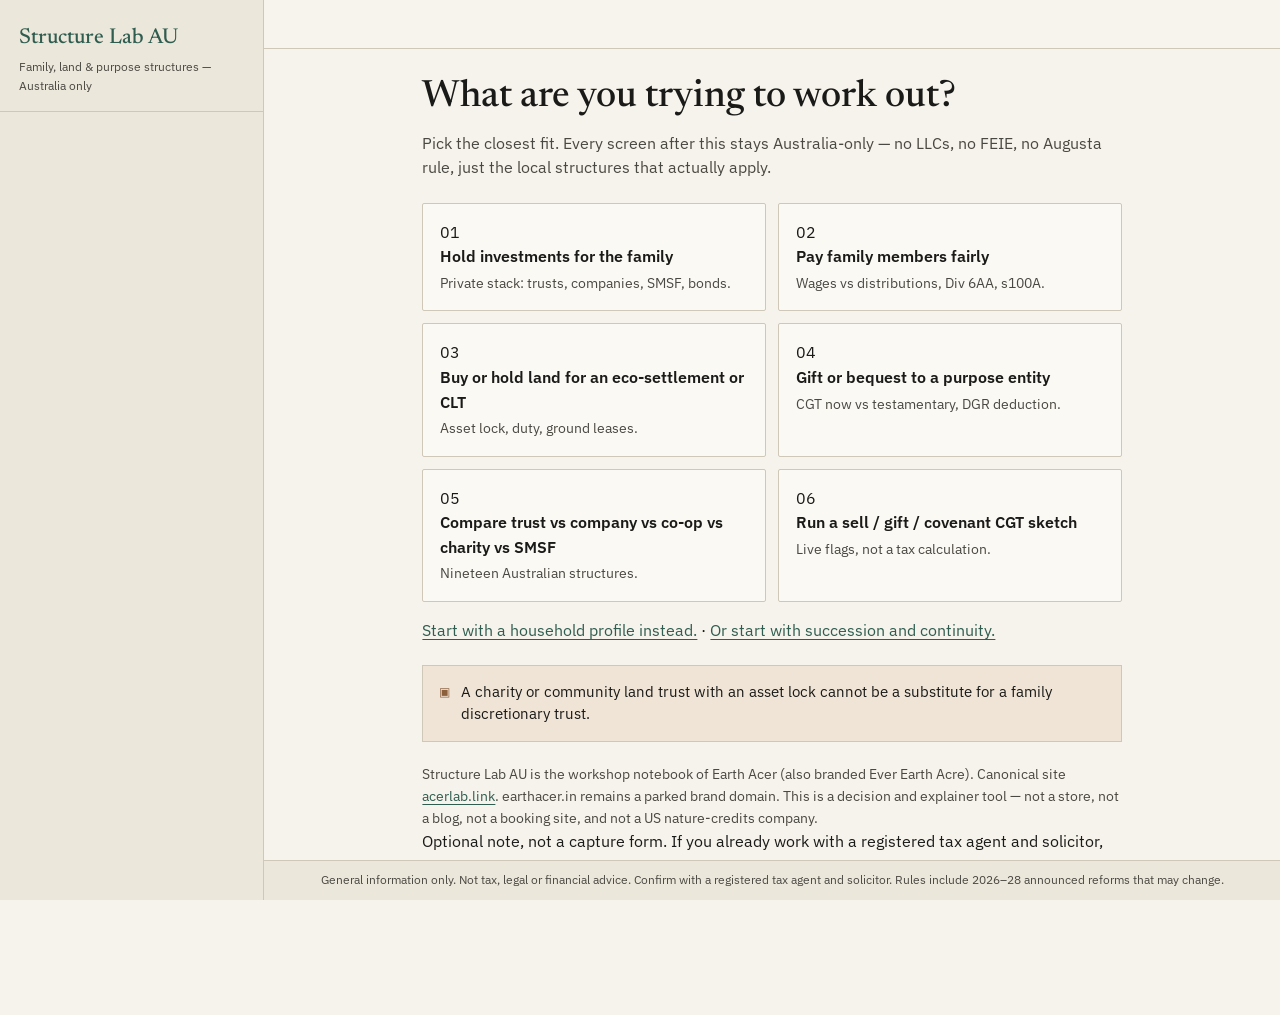
==== commit 4779d254: "Refresh home, shared app.js, README and builder prompt" ====
--- a/index.html
+++ b/index.html
@@ -18,43 +18,35 @@
   <link href="https://fonts.googleapis.com/css2?family=IBM+Plex+Mono:wght@400;500&family=IBM+Plex+Sans:wght@400;500;600&family=Newsreader:opsz,wght@6..72,400;6..72,500;6..72,600&display=swap" rel="stylesheet">
   <link rel="stylesheet" href="./app.css">
 </head>
-<body>
+<body data-page="home">
   <div class="shell">
     <aside class="sidebar">
       <a class="brand" href="index.html">
         <strong>Structure Lab AU</strong>
-        <span>Acer Lab · family, land &amp; purpose — Australia only</span>
+        <span>Family, land &amp; purpose structures — Australia only</span>
       </a>
-      <nav class="nav" aria-label="Primary">
-          <a class="is-current" href="index.html" aria-current="page"><span class="n">1</span>Home</a>
-          <a href="profile.html"><span class="n">2</span>Household profile</a>
-          <a href="explorer.html"><span class="n">3</span>Structure explorer</a>
-          <a href="workshop.html"><span class="n">4</span>Scenario workshop</a>
-          <a href="studio.html"><span class="n">5</span>CLT / charity / co-op studio</a>
-          <a href="compare.html"><span class="n">6</span>Compare</a>
-          <a href="checklist.html"><span class="n">7</span>Action checklist</a>
-          <a href="glossary.html"><span class="n">8</span>Glossary &amp; timeline</a>
-      </nav>
+      <nav class="nav" aria-label="Primary" data-nav></nav>
     </aside>
     <div class="main">
       <header class="top">
         <button class="menu-btn" type="button" data-open-nav aria-label="Open menu">☰</button>
-        <div class="crumb"><span>1</span><b>Home</b></div>
+        <div class="crumb"><span data-crumb-n></span><b data-crumb-label></b></div>
       </header>
       <main class="content">
 <h1>What are you trying to work out?</h1>
 <p class="lede">Pick the closest fit. Every screen after this stays Australia-only — no LLCs, no FEIE, no Augusta rule, just the local structures that actually apply.</p>
 <div class="grid two">
-  <a class="card" href="explorer.html"><h2>Hold investments for the family</h2><p>Private stack — trusts, companies, SMSF, bonds.</p></a>
-  <a class="card" href="workshop.html#pay"><h2>Pay family members fairly</h2><p>Wages vs distributions, Div 6AA, s100A.</p></a>
-  <a class="card" href="studio.html"><h2>Buy or hold land for an eco-settlement or CLT</h2><p>Asset lock, duty, ground leases.</p></a>
-  <a class="card" href="workshop.html#gift"><h2>Gift or bequest to a purpose entity</h2><p>CGT now vs testamentary, DGR deduction.</p></a>
-  <a class="card" href="compare.html"><h2>Compare trust vs company vs co-op vs charity vs SMSF</h2><p>Nineteen Australian structures.</p></a>
-  <a class="card" href="workshop.html#cgt"><h2>Run a sell / gift / covenant CGT sketch</h2><p>Live flags, not a tax calculation.</p></a>
+  <a class="card" href="explorer.html#DT"><span class="num">01</span><h2>Hold investments for the family</h2><p>Private stack: trusts, companies, SMSF, bonds.</p></a>
+  <a class="card" href="workshop.html#pay"><span class="num">02</span><h2>Pay family members fairly</h2><p>Wages vs distributions, Div 6AA, s100A.</p></a>
+  <a class="card" href="studio.html"><span class="num">03</span><h2>Buy or hold land for an eco-settlement or CLT</h2><p>Asset lock, duty, ground leases.</p></a>
+  <a class="card" href="workshop.html#gift"><span class="num">04</span><h2>Gift or bequest to a purpose entity</h2><p>CGT now vs testamentary, DGR deduction.</p></a>
+  <a class="card" href="compare.html"><span class="num">05</span><h2>Compare trust vs company vs co-op vs charity vs SMSF</h2><p>Nineteen Australian structures.</p></a>
+  <a class="card" href="workshop.html#cgt"><span class="num">06</span><h2>Run a sell / gift / covenant CGT sketch</h2><p>Live flags, not a tax calculation.</p></a>
 </div>
+<p><a href="profile.html">Start with a household profile instead.</a> · <a href="succession.html">Or start with succession and continuity.</a></p>
 <p class="note"><span class="mark">▣</span><span>A charity or community land trust with an asset lock cannot be a substitute for a family discretionary trust.</span></p>
-<p><a href="profile.html">Start with a household profile instead.</a></p>
-<p class="muted">Acer Lab publishes Structure Lab AU at <a href="https://acerlab.link/">acerlab.link</a>. This is a decision and explainer tool, not a store, not a blog, and not a booking site.</p>
+<p class="muted">Structure Lab AU is the workshop notebook of Earth Acer (also branded Ever Earth Acre). Canonical site <a href="https://acerlab.link/">acerlab.link</a>. earthacer.in remains a parked brand domain. This is a decision and explainer tool — not a store, not a blog, not a booking site, and not a US nature-credits company.</p>
+<div class="contact">Optional note, not a capture form. If you already work with a registered tax agent and solicitor, take this notebook to them. Nothing here is a quote, a booking, or a product.</div>
       </main>
       <footer class="footer">General information only. Not tax, legal or financial advice. Confirm with a registered tax agent and solicitor. Rules include 2026–28 announced reforms that may change.</footer>
     </div>
@@ -62,17 +54,8 @@
   <div id="drawer" class="drawer">
     <div class="scrim" data-close-nav></div>
     <div class="panel">
-      <a class="brand" href="index.html"><strong>Structure Lab AU</strong><span>Acer Lab · Australia only</span></a>
-      <nav class="nav" aria-label="Mobile">
-            <a class="is-current" href="index.html" aria-current="page"><span class="n">1</span>Home</a>
-            <a href="profile.html"><span class="n">2</span>Household profile</a>
-            <a href="explorer.html"><span class="n">3</span>Structure explorer</a>
-            <a href="workshop.html"><span class="n">4</span>Scenario workshop</a>
-            <a href="studio.html"><span class="n">5</span>CLT / charity / co-op studio</a>
-            <a href="compare.html"><span class="n">6</span>Compare</a>
-            <a href="checklist.html"><span class="n">7</span>Action checklist</a>
-            <a href="glossary.html"><span class="n">8</span>Glossary &amp; timeline</a>
-      </nav>
+      <a class="brand" href="index.html"><strong>Structure Lab AU</strong><span>Earth Acer · Ever Earth Acre · Australia only</span></a>
+      <nav class="nav" aria-label="Mobile" data-nav></nav>
     </div>
   </div>
   <script src="./app.js"></script>
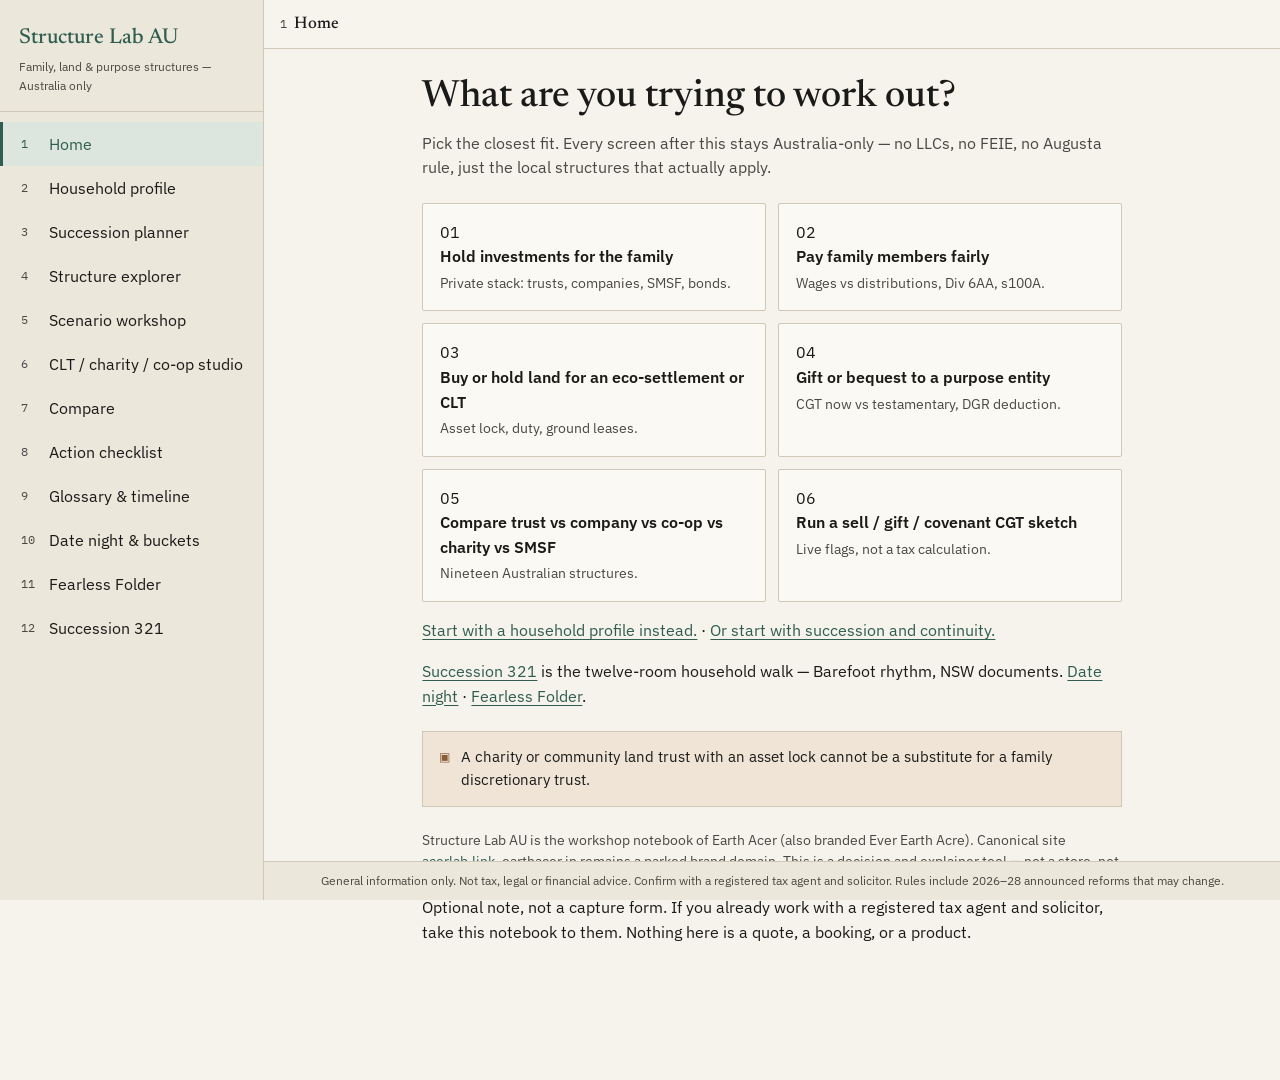
==== commit 6a3ea847: "Link home to Succession 321." ====
--- a/index.html
+++ b/index.html
@@ -44,6 +44,7 @@
   <a class="card" href="workshop.html#cgt"><span class="num">06</span><h2>Run a sell / gift / covenant CGT sketch</h2><p>Live flags, not a tax calculation.</p></a>
 </div>
 <p><a href="profile.html">Start with a household profile instead.</a> · <a href="succession.html">Or start with succession and continuity.</a></p>
+<p><a href="succession-321.html">Succession 321</a> is the twelve-room household walk — Barefoot rhythm, NSW documents. <a href="date-night.html">Date night</a> · <a href="fearless.html">Fearless Folder</a>.</p>
 <p class="note"><span class="mark">▣</span><span>A charity or community land trust with an asset lock cannot be a substitute for a family discretionary trust.</span></p>
 <p class="muted">Structure Lab AU is the workshop notebook of Earth Acer (also branded Ever Earth Acre). Canonical site <a href="https://acerlab.link/">acerlab.link</a>. earthacer.in remains a parked brand domain. This is a decision and explainer tool — not a store, not a blog, not a booking site, and not a US nature-credits company.</p>
 <div class="contact">Optional note, not a capture form. If you already work with a registered tax agent and solicitor, take this notebook to them. Nothing here is a quote, a booking, or a product.</div>
